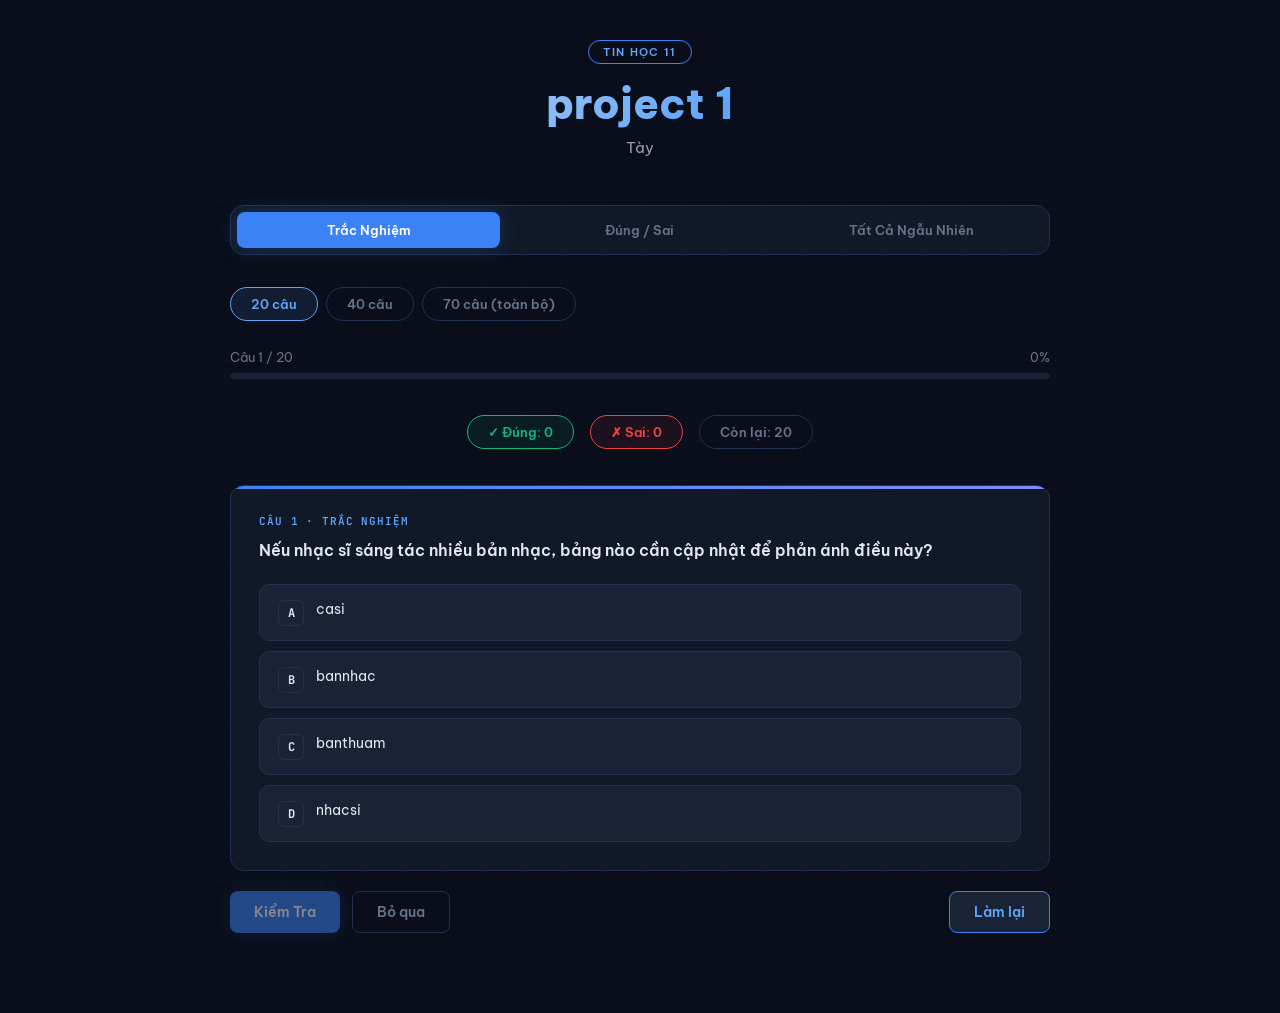
==== index.html @ 2092ebcf "Update index.html" ====
<!DOCTYPE html>
<html lang="vi">
<head>
<meta charset="UTF-8">
<meta name="viewport" content="width=device-width, initial-scale=1.0">
<title>Ôn Tập Tin Học 11</title>
<style>
  @import url('https://fonts.googleapis.com/css2?family=Be+Vietnam+Pro:wght@300;400;500;600;700;800&family=JetBrains+Mono:wght@400;600&display=swap');

  :root {
    --bg: #0a0e1a;
    --surface: #111827;
    --surface2: #1a2235;
    --border: #243050;
    --accent: #3b82f6;
    --accent2: #60a5fa;
    --accent-glow: rgba(59,130,246,0.25);
    --green: #10b981;
    --red: #ef4444;
    --yellow: #f59e0b;
    --text: #e2e8f0;
    --text-muted: #64748b;
    --text-dim: #94a3b8;
    --radius: 14px;
  }

  * { box-sizing: border-box; margin: 0; padding: 0; }

  body {
    font-family: 'Be Vietnam Pro', sans-serif;
    background: var(--bg);
    color: var(--text);
    min-height: 100vh;
    overflow-x: hidden;
  }

  /* Background grid */
  body::before {
    content: '';
    position: fixed;
    inset: 0;
    background-image:
      linear-gradient(rgba(59,130,246,0.03) 1px, transparent 1px),
      linear-gradient(90deg, rgba(59,130,246,0.03) 1px, transparent 1px);
    background-size: 40px 40px;
    pointer-events: none;
    z-index: 0;
  }

  .container {
    max-width: 860px;
    margin: 0 auto;
    padding: 40px 20px 80px;
    position: relative;
    z-index: 1;
  }

  /* Header */
  .header {
    text-align: center;
    margin-bottom: 48px;
    animation: fadeDown 0.6s ease both;
  }

  .header .badge {
    display: inline-block;
    padding: 4px 14px;
    border: 1px solid var(--accent);
    border-radius: 999px;
    font-size: 11px;
    font-weight: 600;
    letter-spacing: 0.12em;
    text-transform: uppercase;
    color: var(--accent2);
    margin-bottom: 16px;
  }

  .header h1 {
    font-size: clamp(26px, 5vw, 42px);
    font-weight: 800;
    line-height: 1.15;
    background: linear-gradient(135deg, #e2e8f0 0%, #60a5fa 60%, #818cf8 100%);
    -webkit-background-clip: text;
    -webkit-text-fill-color: transparent;
    background-clip: text;
  }

  .header p {
    margin-top: 10px;
    color: var(--text-dim);
    font-size: 15px;
  }

  /* Progress bar */
  .progress-wrap {
    margin-bottom: 36px;
    animation: fadeUp 0.5s ease 0.2s both;
  }

  .progress-info {
    display: flex;
    justify-content: space-between;
    font-size: 13px;
    color: var(--text-muted);
    margin-bottom: 8px;
  }

  .progress-bar {
    height: 6px;
    background: var(--surface2);
    border-radius: 999px;
    overflow: hidden;
  }

  .progress-fill {
    height: 100%;
    background: linear-gradient(90deg, var(--accent), #818cf8);
    border-radius: 999px;
    transition: width 0.4s ease;
    box-shadow: 0 0 12px var(--accent-glow);
  }

  /* Score badge */
  .score-display {
    display: flex;
    gap: 16px;
    justify-content: center;
    margin-bottom: 36px;
    flex-wrap: wrap;
  }

  .score-pill {
    padding: 8px 20px;
    border-radius: 999px;
    font-size: 13px;
    font-weight: 600;
    border: 1px solid;
  }

  .score-pill.correct { border-color: var(--green); color: var(--green); background: rgba(16,185,129,0.08); }
  .score-pill.wrong   { border-color: var(--red);   color: var(--red);   background: rgba(239,68,68,0.08); }
  .score-pill.left    { border-color: var(--border); color: var(--text-muted); background: transparent; }

  /* Mode selector */
  .mode-tabs {
    display: flex;
    gap: 8px;
    margin-bottom: 32px;
    background: var(--surface);
    padding: 6px;
    border-radius: var(--radius);
    border: 1px solid var(--border);
    animation: fadeUp 0.5s ease 0.1s both;
  }

  .mode-tab {
    flex: 1;
    padding: 10px;
    border: none;
    background: transparent;
    color: var(--text-muted);
    font-family: inherit;
    font-size: 13px;
    font-weight: 600;
    border-radius: 8px;
    cursor: pointer;
    transition: all 0.2s;
  }

  .mode-tab.active {
    background: var(--accent);
    color: white;
    box-shadow: 0 0 20px var(--accent-glow);
  }

  /* Question card */
  .question-card {
    background: var(--surface);
    border: 1px solid var(--border);
    border-radius: var(--radius);
    padding: 28px;
    margin-bottom: 20px;
    animation: slideIn 0.35s ease both;
    position: relative;
    overflow: hidden;
  }

  .question-card::before {
    content: '';
    position: absolute;
    top: 0; left: 0; right: 0;
    height: 3px;
    background: linear-gradient(90deg, var(--accent), #818cf8);
    border-radius: var(--radius) var(--radius) 0 0;
  }

  .question-num {
    font-family: 'JetBrains Mono', monospace;
    font-size: 11px;
    color: var(--accent2);
    font-weight: 600;
    letter-spacing: 0.08em;
    margin-bottom: 10px;
    text-transform: uppercase;
  }

  .question-text {
    font-size: 16px;
    font-weight: 600;
    line-height: 1.6;
    color: var(--text);
    margin-bottom: 20px;
  }

  .question-text code {
    font-family: 'JetBrains Mono', monospace;
    background: rgba(59,130,246,0.1);
    border: 1px solid rgba(59,130,246,0.2);
    padding: 1px 6px;
    border-radius: 4px;
    font-size: 13px;
    color: var(--accent2);
  }

  /* MC options */
  .options-list {
    display: grid;
    gap: 10px;
  }

  .option-btn {
    display: flex;
    align-items: flex-start;
    gap: 12px;
    padding: 14px 18px;
    background: var(--surface2);
    border: 1.5px solid var(--border);
    border-radius: 10px;
    cursor: pointer;
    text-align: left;
    font-family: inherit;
    font-size: 14px;
    color: var(--text);
    transition: all 0.18s;
    line-height: 1.5;
  }

  .option-btn:hover:not(:disabled) {
    border-color: var(--accent);
    background: rgba(59,130,246,0.06);
    transform: translateX(3px);
  }

  .option-btn .opt-label {
    flex-shrink: 0;
    width: 26px;
    height: 26px;
    border-radius: 6px;
    border: 1.5px solid var(--border);
    display: flex;
    align-items: center;
    justify-content: center;
    font-weight: 700;
    font-size: 12px;
    font-family: 'JetBrains Mono', monospace;
    transition: all 0.18s;
    margin-top: 1px;
  }

  .option-btn.correct {
    border-color: var(--green);
    background: rgba(16,185,129,0.08);
  }
  .option-btn.correct .opt-label {
    background: var(--green);
    border-color: var(--green);
    color: #fff;
  }

  .option-btn.wrong {
    border-color: var(--red);
    background: rgba(239,68,68,0.08);
  }
  .option-btn.wrong .opt-label {
    background: var(--red);
    border-color: var(--red);
    color: #fff;
  }

  .option-btn.show-correct {
    border-color: var(--green);
    background: rgba(16,185,129,0.05);
  }
  .option-btn.show-correct .opt-label {
    border-color: var(--green);
    color: var(--green);
  }

  /* True/False */
  .tf-group {
    display: grid;
    gap: 10px;
  }

  .tf-item {
    background: var(--surface2);
    border: 1.5px solid var(--border);
    border-radius: 10px;
    padding: 14px 18px;
  }

  .tf-item .tf-statement {
    font-size: 14px;
    color: var(--text);
    margin-bottom: 12px;
    line-height: 1.55;
  }

  .tf-item .tf-label-prefix {
    font-weight: 700;
    color: var(--accent2);
    font-family: 'JetBrains Mono', monospace;
    font-size: 13px;
  }

  .tf-buttons {
    display: flex;
    gap: 8px;
  }

  .tf-btn {
    flex: 1;
    padding: 9px;
    border: 1.5px solid var(--border);
    background: transparent;
    color: var(--text-dim);
    border-radius: 8px;
    cursor: pointer;
    font-family: inherit;
    font-size: 13px;
    font-weight: 600;
    transition: all 0.18s;
  }

  .tf-btn:hover:not(:disabled) {
    border-color: var(--accent);
    color: var(--accent2);
  }

  .tf-btn.selected-true {
    border-color: var(--accent);
    background: rgba(59,130,246,0.12);
    color: var(--accent2);
  }

  .tf-btn.selected-false {
    border-color: var(--yellow);
    background: rgba(245,158,11,0.1);
    color: var(--yellow);
  }

  .tf-btn.reveal-correct { border-color: var(--green); background: rgba(16,185,129,0.1); color: var(--green); }
  .tf-btn.reveal-wrong   { border-color: var(--red);   background: rgba(239,68,68,0.1);  color: var(--red);  }

  /* Feedback */
  .feedback-box {
    margin-top: 14px;
    padding: 12px 16px;
    border-radius: 8px;
    font-size: 13px;
    line-height: 1.5;
    display: none;
  }

  .feedback-box.show { display: block; }
  .feedback-box.correct { background: rgba(16,185,129,0.08); border: 1px solid rgba(16,185,129,0.25); color: #6ee7b7; }
  .feedback-box.wrong   { background: rgba(239,68,68,0.08);  border: 1px solid rgba(239,68,68,0.25);  color: #fca5a5; }

  /* Action buttons */
  .action-row {
    display: flex;
    gap: 12px;
    margin-top: 10px;
    flex-wrap: wrap;
  }

  .btn-check, .btn-next, .btn-skip, .btn-restart {
    padding: 11px 24px;
    border-radius: 8px;
    border: none;
    font-family: inherit;
    font-size: 14px;
    font-weight: 600;
    cursor: pointer;
    transition: all 0.18s;
  }

  .btn-check {
    background: var(--accent);
    color: white;
    box-shadow: 0 0 20px var(--accent-glow);
  }
  .btn-check:hover { transform: translateY(-1px); box-shadow: 0 4px 24px var(--accent-glow); }
  .btn-check:disabled { opacity: 0.5; cursor: not-allowed; transform: none; }

  .btn-next {
    background: var(--surface2);
    color: var(--text);
    border: 1px solid var(--border);
  }
  .btn-next:hover { border-color: var(--accent); color: var(--accent2); }

  .btn-skip {
    background: transparent;
    color: var(--text-muted);
    border: 1px solid var(--border);
  }
  .btn-skip:hover { color: var(--text); }

  .btn-restart {
    background: var(--surface2);
    color: var(--accent2);
    border: 1px solid var(--accent);
    margin-left: auto;
  }

  /* Result screen */
  .result-screen {
    display: none;
    text-align: center;
    padding: 60px 20px;
    animation: fadeUp 0.5s ease both;
  }

  .result-screen.show { display: block; }

  .result-circle {
    width: 130px;
    height: 130px;
    border-radius: 50%;
    margin: 0 auto 28px;
    display: flex;
    flex-direction: column;
    align-items: center;
    justify-content: center;
    border: 3px solid var(--accent);
    box-shadow: 0 0 40px var(--accent-glow);
    background: var(--surface);
  }

  .result-circle .pct {
    font-size: 36px;
    font-weight: 800;
    background: linear-gradient(135deg, var(--accent2), #818cf8);
    -webkit-background-clip: text;
    -webkit-text-fill-color: transparent;
    background-clip: text;
  }

  .result-circle .pts {
    font-size: 12px;
    color: var(--text-muted);
    margin-top: 2px;
  }

  .result-title {
    font-size: 26px;
    font-weight: 800;
    margin-bottom: 10px;
  }

  .result-sub {
    color: var(--text-muted);
    font-size: 15px;
    margin-bottom: 36px;
  }

  .result-stats {
    display: flex;
    justify-content: center;
    gap: 20px;
    flex-wrap: wrap;
    margin-bottom: 40px;
  }

  .stat-item {
    background: var(--surface);
    border: 1px solid var(--border);
    border-radius: 12px;
    padding: 18px 28px;
    min-width: 110px;
  }

  .stat-item .sv { font-size: 30px; font-weight: 800; }
  .stat-item .sl { font-size: 12px; color: var(--text-muted); margin-top: 4px; }
  .stat-item.c .sv { color: var(--green); }
  .stat-item.w .sv { color: var(--red); }
  .stat-item.s .sv { color: var(--yellow); }

  /* MC size tabs */
  .mc-size-tabs {
    display: flex;
    gap: 8px;
    margin-bottom: 28px;
    animation: fadeUp 0.5s ease 0.15s both;
  }

  .size-tab {
    padding: 8px 20px;
    border-radius: 999px;
    border: 1.5px solid var(--border);
    background: transparent;
    color: var(--text-muted);
    font-family: inherit;
    font-size: 13px;
    font-weight: 600;
    cursor: pointer;
    transition: all 0.2s;
  }

  .size-tab:hover { border-color: var(--accent2); color: var(--accent2); }

  .size-tab.active {
    border-color: var(--accent2);
    background: rgba(96,165,250,0.1);
    color: var(--accent2);
  }

  /* Animations */
  @keyframes fadeDown { from { opacity:0; transform:translateY(-20px); } to { opacity:1; transform:translateY(0); } }
  @keyframes fadeUp   { from { opacity:0; transform:translateY(16px);  } to { opacity:1; transform:translateY(0); } }
  @keyframes slideIn  { from { opacity:0; transform:translateX(-12px); } to { opacity:1; transform:translateX(0); } }
</style>
</head>
<body>
<div class="container">

  <div class="header">
    <div class="badge"> Tin Học 11</div>
    <h1>project 1</h1>
    <p>Tày</p>
  </div>

  <div class="mode-tabs">
    <button class="mode-tab active" onclick="setMode('mc')">Trắc Nghiệm</button>
    <button class="mode-tab" onclick="setMode('tf')">Đúng / Sai</button>
    <button class="mode-tab" onclick="setMode('all')">Tất Cả Ngẫu Nhiên</button>
  </div>

  <div class="mc-size-tabs" id="mcSizeTabs">
    <button class="size-tab active" onclick="setMCSize(20)">20 câu</button>
    <button class="size-tab" onclick="setMCSize(40)">40 câu</button>
    <button class="size-tab" onclick="setMCSize(70)">70 câu (toàn bộ)</button>
  </div>

  <div id="quizArea">
    <div class="progress-wrap">
      <div class="progress-info">
        <span id="progLabel">Câu 1 / 20</span>
        <span id="progPct">0%</span>
      </div>
      <div class="progress-bar"><div class="progress-fill" id="progFill" style="width:0%"></div></div>
    </div>

    <div class="score-display">
      <div class="score-pill correct">✓ Đúng: <span id="scoreC">0</span></div>
      <div class="score-pill wrong">✗ Sai: <span id="scoreW">0</span></div>
      <div class="score-pill left">Còn lại: <span id="scoreL">20</span></div>
    </div>

    <div id="questionWrap"></div>

    <div class="action-row">
      <button class="btn-check" id="btnCheck" onclick="checkAnswer()">Kiểm Tra</button>
      <button class="btn-next"  id="btnNext"  onclick="nextQuestion()" style="display:none">Câu Tiếp →</button>
      <button class="btn-skip"  id="btnSkip"  onclick="skipQuestion()">Bỏ qua</button>
      <button class="btn-restart" onclick="restart()">Làm lại</button>
    </div>
  </div>

  <div class="result-screen" id="resultScreen">
    <div class="result-circle">
      <div class="pct" id="resPct">0%</div>
      <div class="pts" id="resPts">0/0</div>
    </div>
    <div class="result-title" id="resTitle">Hoàn thành!</div>
    <div class="result-sub" id="resSub"></div>
    <div class="result-stats">
      <div class="stat-item c"><div class="sv" id="rsC">0</div><div class="sl">Đúng</div></div>
      <div class="stat-item w"><div class="sv" id="rsW">0</div><div class="sl">Sai</div></div>
      <div class="stat-item s"><div class="sv" id="rsS">0</div><div class="sl">Bỏ qua</div></div>
    </div>
    <button class="btn-check" onclick="restart()" style="font-size:16px;padding:14px 36px;">Làm Lại</button>
  </div>

</div>

<script>
// ===================== DATA =====================
const mcQuestions = [
  // --- Nhóm 1: MySQL & HeidiSQL ---
  { q: "MySQL là hệ quản trị cơ sở dữ liệu thuộc loại nào?", opts: ["Mã nguồn mở và miễn phí","Trả phí bản quyền","Được phát triển bởi Microsoft","Không hỗ trợ quản trị CSDL lớn"], ans: 0 },
  { q: "MySQL được đánh giá cao nhờ đặc điểm nào?", opts: ["Tốc độ xử lý nhanh và đảm bảo an toàn dữ liệu","Khả năng xử lý chậm và không an toàn","Khó cài đặt và sử dụng","Không hỗ trợ quản lý dữ liệu trên Internet"], ans: 0 },
  { q: "Phần mềm nào sau đây giúp kết nối và làm việc với hệ QTCSDL MySQL?", opts: ["HeidiSQL","Photoshop","Excel","Word"], ans: 0 },
  { q: "HeidiSQL là phần mềm dùng để làm gì?", opts: ["Thiết kế đồ họa","Kết nối và quản lý CSDL MySQL","Tạo bảng tính","Soạn thảo văn bản"], ans: 1 },
  { q: "Sau khi cài đặt MySQL, việc nhập mật khẩu cho tài khoản Root là:", opts: ["Không cần thiết","Tùy chọn","Bắt buộc để bảo mật","Chỉ cần khi đổi tên người dùng"], ans: 2 },

  // --- Nhóm 2: Cấu trúc bảng & khóa ---
  { q: "Trong bảng <code>banthuam</code>, trường nào được dùng làm khóa chính?", opts: ["tenBannhac","tenNhacsi","idBanthuam","tenCasi"], ans: 2 },
  { q: "Trong bảng <code>banthuam</code>, trường <code>idCasi</code> là khóa ngoại tham chiếu đến bảng nào?", opts: ["bannhac","nhacsi","casi","Banthuam"], ans: 2 },
  { q: "Trường nào trong bảng <code>bannhac</code> cần có kiểu dữ liệu VARCHAR(255)?", opts: ["idNhacsi","tenBannhac","idBannhac","idCasi"], ans: 1 },
  { q: "Trường <code>idBanthuam</code> trong bảng banthuam có kiểu dữ liệu nào?", opts: ["VARCHAR","DATE","INT","TEXT"], ans: 2 },
  { q: "Bảng nào sau đây có trường <code>idNhacsi</code> làm khóa chính?", opts: ["banthuam","casi","bannhac","nhacsi"], ans: 3 },
  { q: "Trong bảng <code>nhacsi</code>, trường <code>idNhacsi</code> thuộc loại khóa gì?", opts: ["Khóa chính","Khóa ngoại","Khóa cấm trùng lặp","Không phải khóa"], ans: 0 },
  { q: "Bảng <code>bannhac</code> có quan hệ tham chiếu đến bảng nhacsi qua trường nào?", opts: ["idCasi","tenBannhac","idNhacsi","idBanthuam"], ans: 2 },
  { q: "Trường <code>idBannhac</code> trong bảng banthuam là loại khóa gì?", opts: ["Khóa chính","Khóa ngoại","Khóa UNIQUE","Không phải khóa"], ans: 1 },
  { q: "Cặp trường nào trong bảng bannhac cần khai báo khóa UNIQUE để chống trùng lặp?", opts: ["tenBannhac và idNhacsi","tenBannhac và idBannhac","idBannhac và idNhacsi","Column1 và idBannhac"], ans: 0 },
  { q: "Để khai báo khóa chính trong bảng bannhac, ta chọn mục nào?", opts: ["Create new table","Create new column","Create new index","Create new field"], ans: 2 },
  { q: "Để khai báo khóa ngoài, ta chọn mục nào sau đây?", opts: ["Primary Key","Foreign Key","Unique Key","Index Key"], ans: 1 },
  { q: "Nếu không khai báo khóa chính cho bảng bannhac, điều gì xảy ra?", opts: ["Bảng sẽ không thể lưu được","Bảng sẽ không có dữ liệu","Các trường trong bảng sẽ bị xóa","Bảng vẫn lưu nhưng không có khóa chính"], ans: 3 },
  { q: "Khóa ngoài trong bảng bannhac giúp đảm bảo điều gì?", opts: ["Dữ liệu trong bảng nhacsi tồn tại","Dữ liệu trong bảng bannhac là duy nhất","Dữ liệu trong bảng bannhac không bị trùng lặp","Liên kết giữa bảng bannhac và nhacsi là hợp lệ"], ans: 3 },
  { q: "Tại sao cần khai báo khóa UNIQUE cho cặp trường tenBannhac và idNhacsi?", opts: ["Tăng tốc độ truy vấn","Để tránh trùng lặp giá trị","Giảm dung lượng bảng","Tăng tính bảo mật"], ans: 1 },

  // --- Nhóm 3: Thiết kế & tạo bảng ---
  { q: "Tại sao cần lập bảng <code>nhacsi</code> để thay thế tên nhạc sĩ trong bảng <code>bannhac</code>?", opts: ["Để giảm sự trùng lặp dữ liệu","Để tăng sự trùng lặp dữ liệu","Để tăng dung lượng lưu trữ","Để giảm dung lượng lưu trữ"], ans: 0 },
  { q: "Tại sao cần chọn <code>AUTO_INCREMENT</code> cho trường <code>idNhacsi</code>?", opts: ["Để giá trị trường tự động tăng","Để tránh giá trị NULL","Để đặt giá trị mặc định","Để bảo vệ dữ liệu"], ans: 0 },
  { q: "Khi chọn kiểu dữ liệu VARCHAR cho <code>tenNhacsi</code>, điều này có nghĩa gì?", opts: ["Trường sẽ chứa các số nguyên","Trường sẽ chứa các ký tự văn bản","Trường sẽ chứa các giá trị boolean","Trường sẽ chứa các ngày tháng"], ans: 1 },
  { q: "Độ dài tối đa của trường <code>tenNhacsi</code> là bao nhiêu?", opts: ["255 ký tự","200 ký tự","100 ký tự","50 ký tự"], ans: 0 },
  { q: "Khi tạo bảng 'nhacsi', vì sao cần loại bỏ đánh dấu ALLOW NULL cho trường idNhacsi?", opts: ["Để giá trị không thể trống","Để giá trị không thể trùng lặp","Để giảm dung lượng lưu trữ","Để khóa giá trị mặc định"], ans: 0 },
  { q: "Khi tạo trường 'idNhacsi', tùy chọn nào cần bỏ đánh dấu?", opts: ["AUTO_INCREMENT","PRIMARY KEY","ALLOW NULL","DEFAULT VALUE"], ans: 2 },
  { q: "Để tạo lập CSDL mới với tên 'mymusic', ta cần chọn mục nào?", opts: ["Tạo mới > Bảng","Tạo mới > Cơ sở dữ liệu","Tạo mới > Trường","Tạo mới > Mục lục"], ans: 1 },
  { q: "Nếu cần thêm một trường mới vào bảng 'nhacsi' sau khi đã tạo, bạn thực hiện thao tác nào?", opts: ["Xóa bảng và tạo lại","Dùng Ctrl+Insert hoặc nháy chuột phải chọn Add column","Sửa trực tiếp trong mã SQL","Dùng tùy chọn ALTER TABLE"], ans: 1 },
  { q: "Khi chọn nhầm trường làm khóa chính, bạn phải làm gì?", opts: ["Xóa bảng và tạo lại","Chọn lại đúng trường cần làm khóa chính","Xóa trường nhầm và tạo lại","Khởi động lại phần mềm"], ans: 1 },

  // --- Nhóm 4: Thao tác dữ liệu ---
  { q: "Khi thêm mới dữ liệu vào bảng nhacsi, trường nào tự động tăng không cần nhập?", opts: ["idNhacsi","tenNhacsi","QueQuan","Cả hai trường A và B"], ans: 0 },
  { q: "Khi xóa dòng dữ liệu trong bảng nhacsi, bước cuối cùng là gì?", opts: ["Nhập dữ liệu mới","Chỉnh sửa dữ liệu","Khẳng định muốn xóa dữ liệu","Sắp xếp dữ liệu"], ans: 2 },
  { q: "Khi muốn lấy ra danh sách dữ liệu thỏa mãn yêu cầu, bạn thực hiện thao tác nào?", opts: ["Thêm mới dữ liệu","Chỉnh sửa dữ liệu","Sử dụng bộ lọc","Xóa dữ liệu"], ans: 2 },
  { q: "Khi nào cần sử dụng câu truy vấn SQL thay vì dùng giao diện đồ họa?", opts: ["Khi cần thêm dữ liệu mới","Khi cần xử lý dữ liệu đơn giản","Khi cần xử lý dữ liệu lớn hoặc phức tạp","Khi cần chỉnh sửa dữ liệu"], ans: 2 },
  { q: "Khi sử dụng bộ lọc trong bảng nhacsi, mục tiêu chính là gì?", opts: ["Tìm kiếm và hiển thị dữ liệu phù hợp","Xóa các dòng dữ liệu không cần thiết","Thêm mới dữ liệu vào bảng","Chỉnh sửa lỗi dữ liệu"], ans: 0 },
  { q: "Để sửa dữ liệu trong bảng bannhac, bạn cần thao tác như thế nào?", opts: ["Nháy đúp chuột vào ô dữ liệu muốn sửa","Chọn dòng dữ liệu và nhấn nút 'Sửa'","A và B ( Nếu trong bài thi có 2 lựa chọn này ưu tiên chọn B","Xóa dòng dữ liệu và nhập lại từ đầu"], ans: 2 },
  { q: "Khi cần cập nhật tên bản nhạc nhưng không thay đổi nhạc sĩ, bạn cần làm gì?", opts: ["Sửa trực tiếp tên bản nhạc trong bảng bannhac","Xóa bản nhạc và nhập lại","Thay đổi cả nhạc sĩ và tên bản nhạc","Chỉ cần cập nhật trong bảng nhacsi"], ans: 0 },
  { q: "Khi cần xóa một nhạc sĩ khỏi bảng nhacsi, cần kiểm tra điều gì trước?", opts: ["Kiểm tra xem có bản nhạc nào trong bảng bannhac đang tham chiếu đến nhạc sĩ đó không","Kiểm tra xem có ca sĩ nào trong bảng casi liên quan không","Xóa trực tiếp mà không cần kiểm tra","Chỉ cần xóa từ bảng nhacsi"], ans: 0 },
  { q: "Nếu ca sĩ trong bảng banthuam thay đổi tên, điều gì xảy ra?", opts: ["Tất cả bản ghi liên quan trong bảng casi cũng phải cập nhật","Chỉ cần cập nhật một bản ghi duy nhất","Không cần cập nhật gì cả","Phải cập nhật tất cả bản ghi trong bảng banthuam"], ans: 1 },
  { q: "Vì sao trường idNhacsi trong bảng bannhac phải tham chiếu đến bảng nhacsi?", opts: ["Để đảm bảo tính nhất quán dữ liệu","Để dễ dàng quản lý dữ liệu","Để tránh trùng lặp dữ liệu","Cả 3 đáp án trên đều đúng"], ans: 3 },

  // --- Nhóm 5: SQL Queries ---
  { q: "Câu SQL nào để lấy danh sách nhạc sĩ sắp xếp theo tên A–Z?", opts: ["SELECT * FROM nhacsi ORDER BY tenNhacsi ASC;","SELECT * FROM nhacsi ORDER BY idNhacsi DESC;","SELECT tenNhacsi FROM nhacsi WHERE tenNhacsi LIKE 'A%';","SELECT * FROM nhacsi;"], ans: 0 },
  { q: "Câu SQL nào dùng để lấy các nhạc sĩ có idNhacsi nhỏ hơn 10?", opts: ["SELECT * FROM nhacsi WHERE idNhacsi > 10;","SELECT * FROM nhacsi WHERE idNhacsi < 10;","SELECT * FROM nhacsi WHERE tenNhacsi < 10;","SELECT * FROM nhacsi;"], ans: 1 },
  { q: "Câu SQL nào dùng để xóa tất cả nhạc sĩ có tên bắt đầu bằng chữ 'B'?", opts: ["DELETE FROM nhacsi WHERE tenNhacsi = 'B';","DELETE FROM nhacsi WHERE tenNhacsi LIKE 'B%';","DELETE FROM nhacsi WHERE tenNhacsi IN ('B');","DELETE FROM nhacsi WHERE tenNhacsi IS NULL;"], ans: 1 },
  { q: "Câu SQL nào để thay đổi idNhacsi từ 5 thành 15?", opts: ["UPDATE nhacsi SET idNhacsi = 15 WHERE idNhacsi = 5;","INSERT INTO nhacsi (idNhacsi) VALUES (15);","DELETE FROM nhacsi WHERE idNhacsi = 5;","SELECT * FROM nhacsi WHERE idNhacsi = 15;"], ans: 0 },
  { q: "Câu SQL để xóa tất cả bản ghi có tên nhạc sĩ trống (NULL)?", opts: ["DELETE FROM nhacsi WHERE tenNhacsi IS NULL;","DELETE FROM nhacsi WHERE tenNhacsi = '';","DELETE FROM nhacsi WHERE tenNhacsi IS NOT NULL;","DELETE FROM nhacsi WHERE tenNhacsi LIKE '%';"], ans: 0 },
  { q: "Câu SQL để lấy toàn bộ dữ liệu từ bảng Nhacsi?", opts: ["GET * FROM Nhacsi;","FETCH ALL FROM Nhacsi;","SELECT * FROM Nhacsi;","SHOW ALL FROM Nhacsi;"], ans: 2 },
  { q: "Từ khóa nào trong SQL thể hiện việc kết nối hai bảng?", opts: ["SELECT","INNER JOIN","WHERE","ON"], ans: 1 },
  { q: "Câu SQL nào đúng để liên kết bảng banthuam với bannhac?", opts: ["SELECT * FROM banthuam WHERE banthuam.idBannhac = bannhac.idBannhac;","SELECT * FROM banthuam JOIN bannhac ON banthuam.idBannhac = bannhac.idBannhac;","SELECT * FROM banthuam INNER JOIN bannhac ON banthuam.idBannhac = bannhac.idBannhac;","SELECT * FROM banthuam WHERE bannhac.idBannhac = banthuam.idBannhac;"], ans: 2 },
  { q: "Để lấy danh sách các bản thu âm do ca sĩ Lê Dung thể hiện, dùng điều kiện nào?", opts: ["WHERE nhacsi.tenNhacsi = 'Lê Dung';","WHERE bannhac.tenBannhac = 'Lê Dung';","WHERE casi.tenCasi = 'Lê Dung';","WHERE banthuam.tenBanthuam = 'Lê Dung';"], ans: 2 },
  { q: "Để lấy danh sách các bản thu âm của nhạc sĩ Văn Cao, dùng điều kiện nào trong mệnh đề WHERE?", opts: ["WHERE casi.tenCasi = 'Văn Cao';","WHERE bannhac.tenBannhac = 'Văn Cao';","WHERE nhacsi.tenNhacsi = 'Văn Cao';","WHERE banthuam.tenBannhac = 'Văn Cao';"], ans: 2 },
  { q: "Câu SQL nào cấp quyền UPDATE cho tất cả bảng trong CSDL Mymusic cho MOD?", opts: ["GRANT UPDATE ON Mymusic TO 'MOD';","GRANT UPDATE ON Mymusic.* TO 'MOD';","GRANT ALL ON Mymusic.* TO 'MOD';","UPDATE GRANT ON Mymusic.* TO 'MOD';"], ans: 1 },
  { q: "Câu SQL thu hồi quyền DELETE bảng Nhacsi trong Mymusic của MOD?", opts: ["REVOKE DELETE ON Mymusic TO 'MOD';","DROP DELETE ON Mymusic.Nhacsi FROM 'MOD';","REVOKE DELETE ON Mymusic.Nhacsi FROM 'MOD';","REMOVE DELETE ON Mymusic.Nhacsi FROM 'MOD';"], ans: 2 },
  { q: "Câu SQL nào để lấy danh sách idBanthuam, tenBannhac, tenCasi của các bản nhạc của nhạc sĩ Văn Cao (có đủ JOIN)?", opts: [
    "SELECT banthuam.idBanthuam, bannhac.tenBannhac FROM banthuam INNER JOIN casi ON banthuam.idCasi = casi.idCasi WHERE nhacsi.tenNhacsi = 'Văn Cao';",
    "SELECT banthuam.idBanthuam, bannhac.tenBannhac, nhacsi.tenNhacsi, casi.tenCasi FROM banthuam INNER JOIN bannhac ON banthuam.idBannhac = bannhac.idBannhac INNER JOIN nhacsi ON bannhac.idNhacsi = nhacsi.idNhacsi WHERE nhacsi.tenNhacsi = 'Văn Cao';",
    "SELECT banthuam.idBanthuam, casi.tenCasi FROM banthuam INNER JOIN casi ON banthuam.idCasi = casi.idCasi;",
    "SELECT banthuam.idBanthuam, nhacsi.tenNhacsi FROM banthuam WHERE nhacsi.tenNhacsi = 'Văn Cao';"
  ], ans: 1 },
  { q: "Câu SQL nào lấy idBanthuam, tenBannhac, tenNhacsi của các bản nhạc do ca sĩ Lê Dung thể hiện?", opts: [
    "SELECT banthuam.idBanthuam, bannhac.tenBannhac, nhacsi.tenNhacsi FROM banthuam INNER JOIN casi ON banthuam.idCasi = casi.idCasi WHERE casi.tenCasi = 'Lê Dung';",
    "SELECT banthuam.idBanthuam, bannhac.tenBannhac, nhacsi.tenNhacsi, casi.tenCasi FROM banthuam INNER JOIN bannhac ON banthuam.idBannhac = bannhac.idBannhac WHERE casi.tenCasi = 'Lê Dung';",
    "SELECT banthuam.idBanthuam, bannhac.tenBannhac, nhacsi.tenNhacsi, casi.tenCasi FROM banthuam INNER JOIN casi ON banthuam.idCasi = casi.idCasi WHERE casi.tenCasi = 'Lê Dung';",
    "SELECT banthuam.idBanthuam, bannhac.tenBannhac, nhacsi.tenNhacsi, casi.tenCasi FROM banthuam INNER JOIN bannhac ON banthuam.idBannhac = bannhac.idBannhac INNER JOIN casi ON banthuam.idCasi = casi.idCasi WHERE casi.tenCasi = 'Lê Dung';"
  ], ans: 3 },
  { q: "Câu SQL lấy idNhacsi, tenNhacsi từ bảng Nhacsi có tên bắt đầu bằng 'P', sắp xếp theo tên?", opts: [
    "SELECT idNhacsi, tenNhacsi FROM Nhacsi WHERE tenNhacsi = 'P' ORDER BY tenNhacsi;",
    "SELECT idNhacsi, tenNhacsi FROM Nhacsi WHERE tenNhacsi LIKE 'P%' ORDER BY tenNhacsi ASC;",
    "SELECT * FROM Nhacsi WHERE tenNhacsi LIKE '%P' ORDER BY tenNhacsi DESC;",
    "SELECT idNhacsi FROM Nhacsi WHERE tenNhacsi LIKE 'P%';"
  ], ans: 1 },

  // --- Nhóm 6: Lý thuyết CSDL ---
  { q: "Cập nhật dữ liệu là gì?", opts: ["Là xóa hết dữ liệu trong bảng","Là ghi lại, thêm, hoặc xóa bỏ thông tin trong bảng số liệu","Là trích xuất file từ Word sang PDF","Là biến đổi dữ liệu này sang dữ liệu khác"], ans: 1 },
  { q: "Ngôn ngữ thao tác dữ liệu bao gồm các lệnh cho phép?", opts: ["Nhập, sửa, xóa dữ liệu","Khai báo kiểu, cấu trúc, ràng buộc","Khai thác dữ liệu như tìm kiếm, sắp xếp, kết xuất","Nhập, sửa, xóa dữ liệu và các thao tác khai thác dữ liệu"], ans: 3 },
  { q: "Khái niệm 'khóa ngoại' trong cơ sở dữ liệu là gì?", opts: ["Cột tham chiếu đến giá trị của cột trong bảng khác","Cột để xác định các giá trị duy nhất của mỗi hàng","Cột để liên kết các bảng khác nhau","Cột chứa giá trị số"], ans: 0 },
  { q: "Tính không dư thừa trong cơ sở dữ liệu là gì?", opts: ["Đảm bảo không có thông tin lặp lại hoặc không cần thiết","Đảm bảo không có dữ liệu bị xóa","Đảm bảo không có thông tin bị sao chép không cần thiết","Đảm bảo không có dữ liệu bị cắt"], ans: 0 },
  { q: "Tính độc lập dữ liệu của CSDL là?", opts: ["Khả năng thay đổi toàn phần mà luôn làm ảnh hưởng đến ứng dụng khác","Khả năng thay đổi một phần mà luôn làm ảnh hưởng đến ứng dụng khác","Khả năng thay đổi toàn phần mà không làm ảnh hưởng đến ứng dụng khác","Khả năng thay đổi một phần mà không làm ảnh hưởng đến ứng dụng hoặc người dùng khác"], ans: 3 },
  { q: "CSDL quan hệ là?", opts: ["CSDL lưu dưới dạng bảng không quan hệ với nhau","CSDL lưu dưới dạng các bảng có quan hệ với nhau","Giống hệt với CSDL phân tán","CSDL phân tích dưới dạng bảng có quan hệ"], ans: 1 },
  { q: "Bản ghi là?", opts: ["Tập hợp thông tin về nhiều đối tượng trong filex","Tập hợp thông tin về nhiều đối tượng trong bảng","Tập hợp thông tin về một đối tượng không cụ thể trong bảng","Tập hợp thông tin về một đối tượng cụ thể được quản lý trong bảng"], ans: 3 },
  { q: "Thuộc tính dạng số trong CSDL được sử dụng để làm gì?", opts: ["Lưu trữ thông tin về giá trị số","Lưu trữ thông tin về ký tự và chữ số","Lưu trữ thông tin về đơn vị đo lường","Lưu trữ thông tin về kiểu của dữ liệu"], ans: 0 },
  { q: "Để quản lý nhà hàng với lượng sản phẩm lớn, cần có?", opts: ["Nhiều nhân viên","Thu thập dữ liệu tự động","Giải nén dữ liệu bị động","Quản lý chi tiêu"], ans: 1 },
  { q: "Hệ QTCSDL có bao nhiêu nhóm chức năng chính?", opts: ["2","3","4","5"], ans: 1 },
  { q: "Nhóm chức năng định nghĩa dữ liệu của hệ QTCSDL dùng để?", opts: ["Nhập, sửa, xóa dữ liệu","Khai báo kiểu dữ liệu, cấu trúc, ràng buộc","Phân quyền và kiểm soát truy cập","Tìm kiếm và sắp xếp dữ liệu"], ans: 1 },
  { q: "Nhóm chức năng bảo mật và an toàn của hệ QTCSDL dùng để?", opts: ["Khai báo kiểu dữ liệu","Nhập, sửa, xóa dữ liệu","Phân quyền và kiểm soát truy cập","Kết xuất báo cáo"], ans: 2 },
  { q: "Vì sao phải sao lưu dữ liệu định kỳ? Chọn lý do KHÔNG đúng:", opts: ["Phòng ngừa ổ cứng hỏng","Khôi phục khi dữ liệu bị xóa nhầm","Để tăng tốc độ truy vấn SQL","Ngăn chặn mất dữ liệu do tấn công mạng"], ans: 2 },
  { q: "Bảng nào trong hệ thống có thể có nhiều bản ghi tham chiếu đến cùng một idCasi?", opts: ["casi","bannhac","banthuam","nhacsi"], ans: 2 },
  { q: "Nếu nhạc sĩ sáng tác nhiều bản nhạc, bảng nào cần cập nhật để phản ánh điều này?", opts: ["casi","bannhac","banthuam","nhacsi"], ans: 1 },
  { q: "Để đảm bảo không có bản thu âm nào trùng lặp, cần kiểm tra khóa nào trong bảng banthuam?", opts: ["idBannhac","idBanthuam","idCasi","Cả ba trường trên"], ans: 3 },
];

const tfQuestions = [
  {
    context: "Nhà quản trị CSDL cần có kỹ năng và phẩm chất đặc biệt để quản lý và đảm bảo an toàn cho CSDL.",
    items: [
      { s: "a) Nhà quản trị CSDL cần thành thạo hệ QTCSDL nhưng không cần biết cách thiết kế CSDL.", ans: false },
      { s: "b) Kỹ năng phân tích là một trong những yếu tố quan trọng đối với nhà quản trị CSDL.", ans: true },
      { s: "c) Học tập suốt đời giúp nhà quản trị CSDL cập nhật kiến thức mới và nâng cao kỹ năng.", ans: true },
      { s: "d) Việc rèn luyện kỹ năng trong các khóa học và thực tế là cần thiết để trở thành nhà quản trị CSDL giỏi.", ans: true },
    ]
  },
  {
    context: "Vai trò của nhà quản trị CSDL là đảm bảo hệ thống hoạt động hiệu quả và an toàn.",
    items: [
      { s: "a) Nhà quản trị CSDL chỉ cần đảm bảo hệ thống hoạt động, không cần quan tâm đến bảo mật dữ liệu.", ans: false },
      { s: "b) Đảm bảo an toàn và bảo mật cho dữ liệu là nhiệm vụ quan trọng của nhà quản trị CSDL.", ans: true },
      { s: "c) Nhà quản trị CSDL cần được đào tạo bài bản và liên tục rèn luyện kỹ năng.", ans: true },
      { s: "d) Vai trò của nhà quản trị CSDL chỉ giới hạn trong việc cài đặt và nâng cấp hệ QTCSDL.", ans: false },
    ]
  },
  {
    context: "Hệ quản trị cơ sở dữ liệu MySQL và phần mềm HeidiSQL.",
    items: [
      { s: "a) MySQL là một hệ QTCSDL mã nguồn mở, miễn phí và được sử dụng phổ biến.", ans: true },
      { s: "b) HeidiSQL chỉ hỗ trợ kết nối và làm việc với hệ QTCSDL MySQL.", ans: false },
      { s: "c) Sau khi cài đặt MySQL, việc nhập mật khẩu cho tài khoản Root là không cần thiết.", ans: false },
      { s: "d) HeidiSQL có hỗ trợ giao diện ngôn ngữ tiếng Việt, giúp người dùng Việt Nam dễ sử dụng.", ans: true },
    ]
  },
  {
    context: "Các khẳng định về bảng banthuam và casi.",
    items: [
      { s: "a) Trường idBanthuam trong bảng banthuam có thể trùng lặp.", ans: false },
      { s: "b) Trường tenCasi trong bảng casi có thể chứa nhiều bản ghi trùng lặp giá trị.", ans: true },
      { s: "c) Trường idCasi trong bảng banthuam là khóa chính.", ans: false },
      { s: "d) Trong bảng banthuam, chỉ có duy nhất một bản thu âm được gắn với một idBanthuam.", ans: true },
    ]
  },
];

// ===================== STATE =====================
let mode = 'mc';
let mcSize = 20;
let queue = [];
let current = 0;
let answered = false;
let score = { c: 0, w: 0, s: 0 };
let tfAnswers = {};

function setMCSize(n) {
  mcSize = n;
  document.querySelectorAll('.size-tab').forEach((t,i) => {
    t.classList.toggle('active', [20,40,70][i] === n);
  });
  if (mode === 'mc') restart();
}

function setMode(m) {
  mode = m;
  document.querySelectorAll('.mode-tab').forEach((t,i) => {
    t.classList.toggle('active', ['mc','tf','all'][i] === m);
  });
  // Show/hide size selector
  document.getElementById('mcSizeTabs').style.display = (m === 'mc') ? 'flex' : 'none';
  restart();
}

function buildQueue() {
  if (mode === 'mc') {
    const count = Math.min(mcSize, mcQuestions.length);
    queue = shuffle([...mcQuestions]).slice(0, count).map(q => ({ type:'mc', data:q }));
  } else if (mode === 'tf') {
    queue = shuffle([...tfQuestions]).map(q => ({ type:'tf', data:q }));
  } else {
    const mc = shuffle([...mcQuestions]).slice(0,15).map(q=>({type:'mc',data:q}));
    const tf = shuffle([...tfQuestions]).slice(0,3).map(q=>({type:'tf',data:q}));
    queue = shuffle([...mc,...tf]);
  }
}

function shuffle(arr) {
  for (let i = arr.length-1; i>0; i--) {
    const j = Math.floor(Math.random()*(i+1));
    [arr[i],arr[j]] = [arr[j],arr[i]];
  }
  return arr;
}

function restart() {
  current = 0; answered = false;
  score = {c:0,w:0,s:0}; tfAnswers = {};
  buildQueue();
  document.getElementById('resultScreen').classList.remove('show');
  document.getElementById('quizArea').style.display = '';
  updateScore(); render();
}

function updateScore() {
  document.getElementById('scoreC').textContent = score.c;
  document.getElementById('scoreW').textContent = score.w;
  const left = queue.length - current;
  document.getElementById('scoreL').textContent = Math.max(0, left);
  const pct = queue.length ? Math.round((current/queue.length)*100) : 0;
  document.getElementById('progFill').style.width = pct+'%';
  document.getElementById('progPct').textContent = pct+'%';
  document.getElementById('progLabel').textContent = `Câu ${Math.min(current+1,queue.length)} / ${queue.length}`;
}

function render() {
  if (current >= queue.length) { showResult(); return; }
  answered = false;
  const item = queue[current];
  const wrap = document.getElementById('questionWrap');
  wrap.innerHTML = '';

  if (item.type === 'mc') renderMC(item.data, wrap);
  else renderTF(item.data, wrap);

  document.getElementById('btnCheck').style.display = 'inline-block';
  document.getElementById('btnCheck').disabled = true;
  document.getElementById('btnNext').style.display = 'none';
  document.getElementById('btnSkip').style.display = 'inline-block';
  updateScore();
}

function renderMC(q, wrap) {
  const card = document.createElement('div');
  card.className = 'question-card';
  const labels = ['A','B','C','D'];
  card.innerHTML = `
    <div class="question-num">Câu ${current+1} · Trắc nghiệm</div>
    <div class="question-text">${q.q}</div>
    <div class="options-list" id="optList">
      ${q.opts.map((o,i)=>`
        <button class="option-btn" id="opt${i}" onclick="selectOpt(${i})">
          <span class="opt-label">${labels[i]}</span>
          <span>${o}</span>
        </button>`).join('')}
    </div>
    <div class="feedback-box" id="fb"></div>
  `;
  wrap.appendChild(card);
}

let selectedOpt = -1;
function selectOpt(i) {
  if (answered) return;
  selectedOpt = i;
  document.querySelectorAll('.option-btn').forEach((b,j)=>{
    b.style.borderColor = j===i ? 'var(--accent)' : '';
    b.style.background = j===i ? 'rgba(59,130,246,0.08)' : '';
    b.querySelector('.opt-label').style.background = j===i ? 'var(--accent)' : '';
    b.querySelector('.opt-label').style.color = j===i ? '#fff' : '';
  });
  document.getElementById('btnCheck').disabled = false;
}

function checkAnswer() {
  if (answered) return;
  answered = true;
  const item = queue[current];
  if (item.type === 'mc') checkMC(item.data);
  else checkTF(item.data);
  document.getElementById('btnCheck').style.display = 'none';
  document.getElementById('btnNext').style.display = 'inline-block';
  document.getElementById('btnSkip').style.display = 'none';
}

function checkMC(q) {
  const btns = document.querySelectorAll('.option-btn');
  btns.forEach(b=>b.disabled=true);
  const correct = q.ans;
  const fb = document.getElementById('fb');
  if (selectedOpt === correct) {
    btns[correct].classList.add('correct');
    fb.className = 'feedback-box correct show';
    fb.textContent = '✓ Chính xác! Câu trả lời đúng.';
    score.c++;
  } else {
    if (selectedOpt >= 0) btns[selectedOpt].classList.add('wrong');
    btns[correct].classList.add('show-correct');
    fb.className = 'feedback-box wrong show';
    fb.innerHTML = `✗ Sai. Đáp án đúng là: <strong>${['A','B','C','D'][correct]}</strong>`;
    score.w++;
  }
  updateScore();
}

function renderTF(q, wrap) {
  tfAnswers = {};
  const card = document.createElement('div');
  card.className = 'question-card';
  let html = `
    <div class="question-num">Câu ${current+1} · Đúng / Sai</div>
    <div class="question-text">${q.context}</div>
    <div class="tf-group">`;
  q.items.forEach((item,i)=>{
    html += `
      <div class="tf-item" id="tfi${i}">
        <div class="tf-statement">${item.s}</div>
        <div class="tf-buttons">
          <button class="tf-btn" id="tfT${i}" onclick="selectTF(${i},true)">✓ Đúng</button>
          <button class="tf-btn" id="tfF${i}" onclick="selectTF(${i},false)">✗ Sai</button>
        </div>
      </div>`;
  });
  html += `</div><div class="feedback-box" id="fb"></div>`;
  card.innerHTML = html;
  wrap.appendChild(card);
}

function selectTF(i, val) {
  if (answered) return;
  tfAnswers[i] = val;
  const tBtn = document.getElementById('tfT'+i);
  const fBtn = document.getElementById('tfF'+i);
  tBtn.className = val ? 'tf-btn selected-true' : 'tf-btn';
  fBtn.className = !val ? 'tf-btn selected-false' : 'tf-btn';
  const allAnswered = queue[current].data.items.every((_,j)=>tfAnswers[j]!==undefined);
  document.getElementById('btnCheck').disabled = !allAnswered;
}

function checkTF(q) {
  let correct = 0;
  q.items.forEach((item,i)=>{
    const tBtn = document.getElementById('tfT'+i);
    const fBtn = document.getElementById('tfF'+i);
    tBtn.disabled = true; fBtn.disabled = true;
    const userAns = tfAnswers[i];
    if (userAns === item.ans) {
      correct++;
      (item.ans ? tBtn : fBtn).classList.add('reveal-correct');
    } else {
      (userAns ? tBtn : fBtn).classList.add('reveal-wrong');
      (item.ans ? tBtn : fBtn).classList.add('reveal-correct');
    }
  });
  const fb = document.getElementById('fb');
  if (correct === q.items.length) {
    fb.className='feedback-box correct show';
    fb.textContent=`M tày hơn t r ${correct}/${q.items.length} ý.`;
    score.c++;
  } else if (correct > q.items.length/2) {
    fb.className='feedback-box correct show';
    fb.textContent=`✓ Đúng ${correct}/${q.items.length} ý. Xem lại các ý sai `;
    score.c++;
  } else {
    fb.className='feedback-box wrong show';
    fb.textContent=`✗ Chỉ đúng ${correct}/${q.items.length} ý. Ôn lại phần này `;
    score.w++;
  }
  updateScore();
}

function nextQuestion() {
  current++;
  selectedOpt = -1;
  render();
}

function skipQuestion() {
  score.s++;
  current++;
  selectedOpt = -1;
  render();
}

function showResult() {
  document.getElementById('quizArea').style.display = 'none';
  const rs = document.getElementById('resultScreen');
  rs.classList.add('show');
  const total = score.c + score.w + score.s;
  const pct = total ? Math.round((score.c/total)*100) : 0;
  document.getElementById('resPct').textContent = pct+'%';
  document.getElementById('resPts').textContent = `${score.c}/${total}`;
  document.getElementById('rsC').textContent = score.c;
  document.getElementById('rsW').textContent = score.w;
  document.getElementById('rsS').textContent = score.s;
  const titles = pct>=90?'Tày vua':pct>=70?'Tày':pct>=50?'sắp tày':'chưa tày đâu';
  document.getElementById('resTitle').textContent = titles;
  document.getElementById('resSub').textContent = pct>=90?'Tày vcl':pct>=70?'Tày rồi ':pct>=50?'sắp tày ':'Ngu như c';
}

// Init
restart();
</script>
</body>
</html>
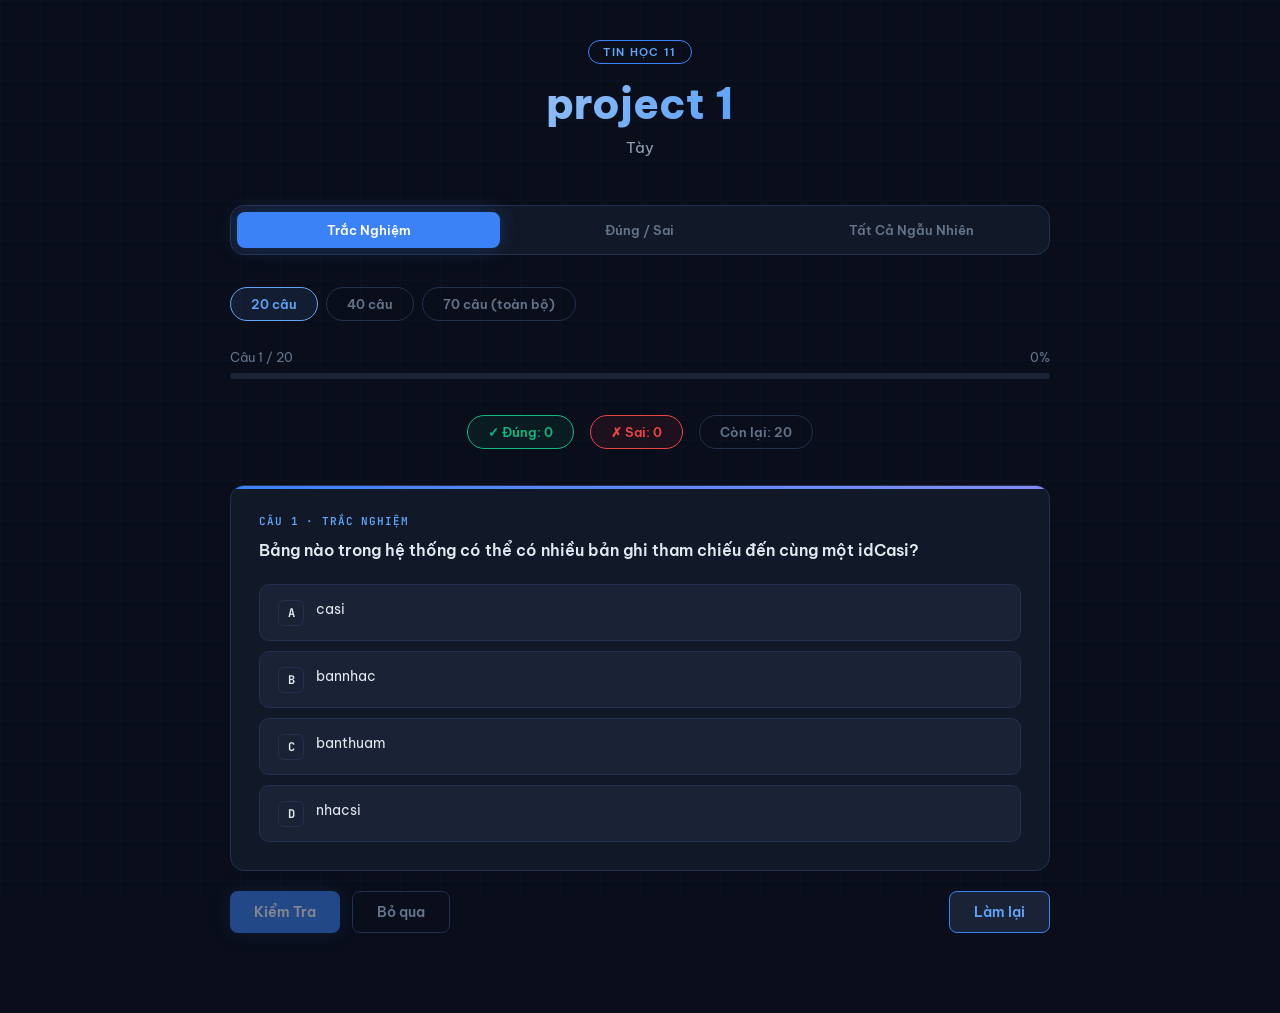
==== commit ff190062: "Update index.html" ====
--- a/index.html
+++ b/index.html
@@ -641,7 +641,7 @@
   { q: "Để sửa dữ liệu trong bảng bannhac, bạn cần thao tác như thế nào?", opts: ["Nháy đúp chuột vào ô dữ liệu muốn sửa","Chọn dòng dữ liệu và nhấn nút 'Sửa'","A và B ( Nếu trong bài thi có 2 lựa chọn này ưu tiên chọn B","Xóa dòng dữ liệu và nhập lại từ đầu"], ans: 2 },
   { q: "Khi cần cập nhật tên bản nhạc nhưng không thay đổi nhạc sĩ, bạn cần làm gì?", opts: ["Sửa trực tiếp tên bản nhạc trong bảng bannhac","Xóa bản nhạc và nhập lại","Thay đổi cả nhạc sĩ và tên bản nhạc","Chỉ cần cập nhật trong bảng nhacsi"], ans: 0 },
   { q: "Khi cần xóa một nhạc sĩ khỏi bảng nhacsi, cần kiểm tra điều gì trước?", opts: ["Kiểm tra xem có bản nhạc nào trong bảng bannhac đang tham chiếu đến nhạc sĩ đó không","Kiểm tra xem có ca sĩ nào trong bảng casi liên quan không","Xóa trực tiếp mà không cần kiểm tra","Chỉ cần xóa từ bảng nhacsi"], ans: 0 },
-  { q: "Nếu ca sĩ trong bảng banthuam thay đổi tên, điều gì xảy ra?", opts: ["Tất cả bản ghi liên quan trong bảng casi cũng phải cập nhật","Chỉ cần cập nhật một bản ghi duy nhất","Không cần cập nhật gì cả","Phải cập nhật tất cả bản ghi trong bảng banthuam"], ans: 1 },
+  { q: "Nếu ca sĩ trong bảng banthuam thay đổi tên, điều gì xảy ra?", opts: ["Tất cả bản ghi liên quan trong bảng casi cũng phải cập nhật","Chỉ cần cập nhật một bản ghi duy nhất","Không cần cập nhật gì cả","Phải cập nhật tất cả bản ghi trong bảng banthuam"], ans: 0 },
   { q: "Vì sao trường idNhacsi trong bảng bannhac phải tham chiếu đến bảng nhacsi?", opts: ["Để đảm bảo tính nhất quán dữ liệu","Để dễ dàng quản lý dữ liệu","Để tránh trùng lặp dữ liệu","Cả 3 đáp án trên đều đúng"], ans: 3 },
 
   // --- Nhóm 5: SQL Queries ---
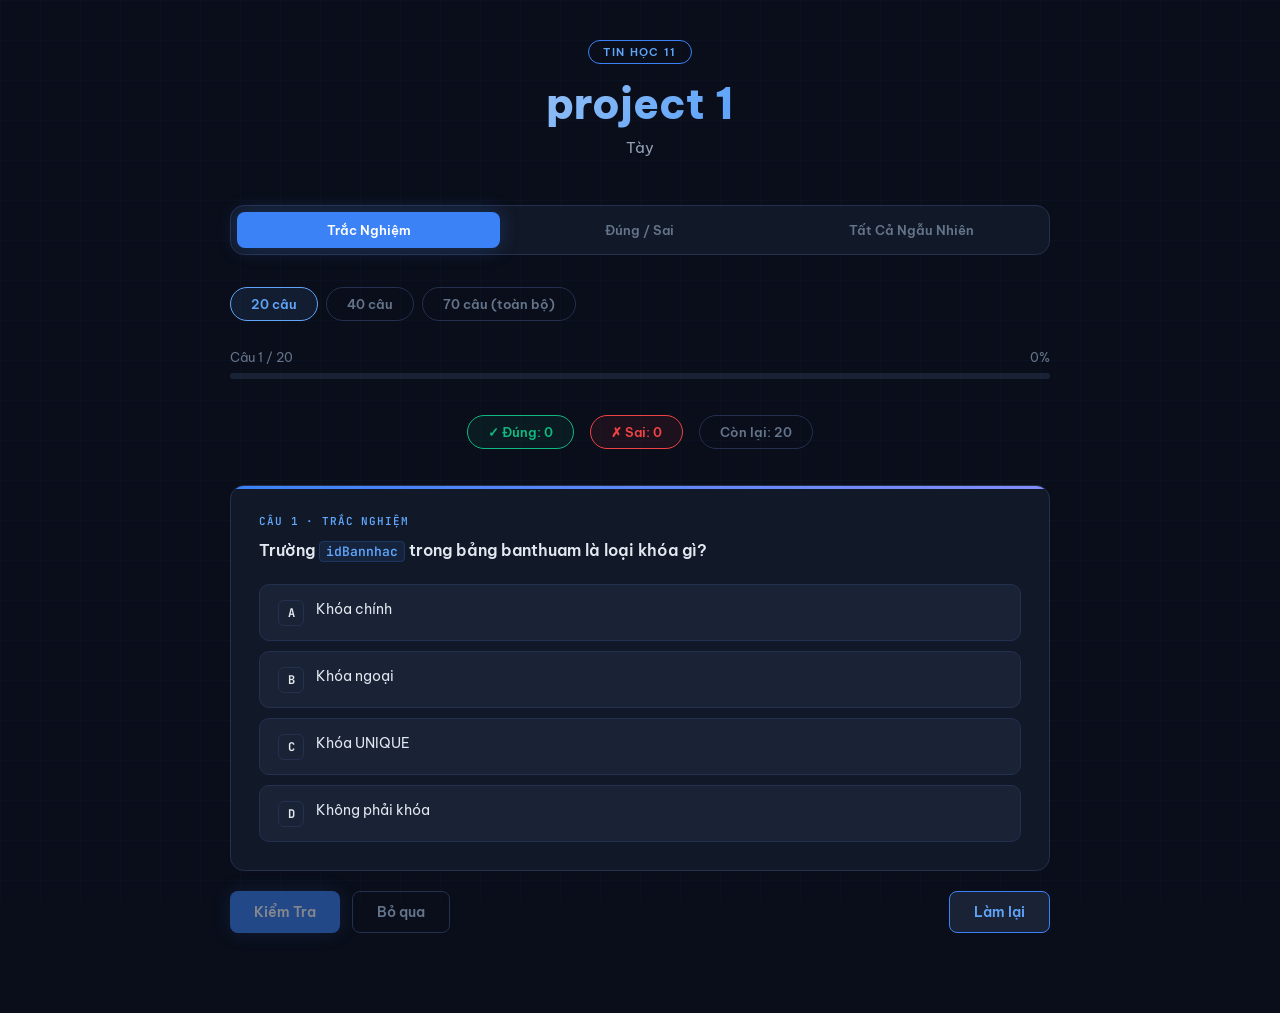
==== commit 6fb91fe8: "Update index.html" ====
--- a/index.html
+++ b/index.html
@@ -638,7 +638,7 @@
   { q: "Khi muốn lấy ra danh sách dữ liệu thỏa mãn yêu cầu, bạn thực hiện thao tác nào?", opts: ["Thêm mới dữ liệu","Chỉnh sửa dữ liệu","Sử dụng bộ lọc","Xóa dữ liệu"], ans: 2 },
   { q: "Khi nào cần sử dụng câu truy vấn SQL thay vì dùng giao diện đồ họa?", opts: ["Khi cần thêm dữ liệu mới","Khi cần xử lý dữ liệu đơn giản","Khi cần xử lý dữ liệu lớn hoặc phức tạp","Khi cần chỉnh sửa dữ liệu"], ans: 2 },
   { q: "Khi sử dụng bộ lọc trong bảng nhacsi, mục tiêu chính là gì?", opts: ["Tìm kiếm và hiển thị dữ liệu phù hợp","Xóa các dòng dữ liệu không cần thiết","Thêm mới dữ liệu vào bảng","Chỉnh sửa lỗi dữ liệu"], ans: 0 },
-  { q: "Để sửa dữ liệu trong bảng bannhac, bạn cần thao tác như thế nào?", opts: ["Nháy đúp chuột vào ô dữ liệu muốn sửa","Chọn dòng dữ liệu và nhấn nút 'Sửa'","A và B ( Nếu trong bài thi có 2 lựa chọn này ưu tiên chọn B","Xóa dòng dữ liệu và nhập lại từ đầu"], ans: 2 },
+  { q: "Để sửa dữ liệu trong bảng bannhac, bạn cần thao tác như thế nào?", opts: ["Nháy đúp chuột vào ô dữ liệu muốn sửa","Chọn dòng dữ liệu và nhấn nút 'Sửa'","A và B ( Nếu trong bài thi có 2 lựa chọn này ưu tiên chọn A theo đáp án của cô tú)","Xóa dòng dữ liệu và nhập lại từ đầu"], ans: 2 },
   { q: "Khi cần cập nhật tên bản nhạc nhưng không thay đổi nhạc sĩ, bạn cần làm gì?", opts: ["Sửa trực tiếp tên bản nhạc trong bảng bannhac","Xóa bản nhạc và nhập lại","Thay đổi cả nhạc sĩ và tên bản nhạc","Chỉ cần cập nhật trong bảng nhacsi"], ans: 0 },
   { q: "Khi cần xóa một nhạc sĩ khỏi bảng nhacsi, cần kiểm tra điều gì trước?", opts: ["Kiểm tra xem có bản nhạc nào trong bảng bannhac đang tham chiếu đến nhạc sĩ đó không","Kiểm tra xem có ca sĩ nào trong bảng casi liên quan không","Xóa trực tiếp mà không cần kiểm tra","Chỉ cần xóa từ bảng nhacsi"], ans: 0 },
   { q: "Nếu ca sĩ trong bảng banthuam thay đổi tên, điều gì xảy ra?", opts: ["Tất cả bản ghi liên quan trong bảng casi cũng phải cập nhật","Chỉ cần cập nhật một bản ghi duy nhất","Không cần cập nhật gì cả","Phải cập nhật tất cả bản ghi trong bảng banthuam"], ans: 0 },
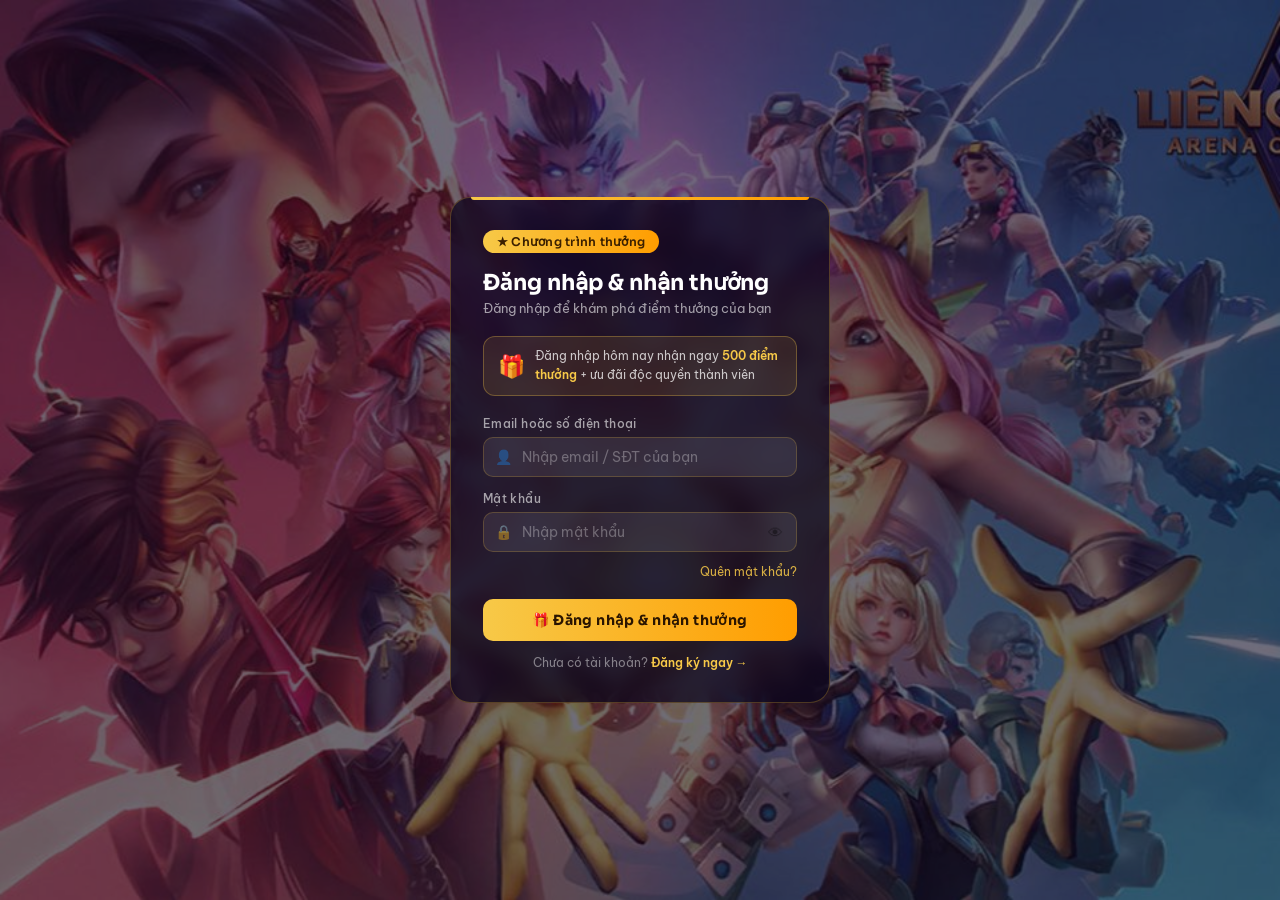
==== commit 4502f84c: "Add files via upload" ====
--- a/index.html
+++ b/index.html
@@ -1,984 +1,72 @@
 <!DOCTYPE html>
 <html lang="vi">
 <head>
-<meta charset="UTF-8">
-<meta name="viewport" content="width=device-width, initial-scale=1.0">
-<title>Ôn Tập Tin Học 11</title>
-<style>
-  @import url('https://fonts.googleapis.com/css2?family=Be+Vietnam+Pro:wght@300;400;500;600;700;800&family=JetBrains+Mono:wght@400;600&display=swap');
-
-  :root {
-    --bg: #0a0e1a;
-    --surface: #111827;
-    --surface2: #1a2235;
-    --border: #243050;
-    --accent: #3b82f6;
-    --accent2: #60a5fa;
-    --accent-glow: rgba(59,130,246,0.25);
-    --green: #10b981;
-    --red: #ef4444;
-    --yellow: #f59e0b;
-    --text: #e2e8f0;
-    --text-muted: #64748b;
-    --text-dim: #94a3b8;
-    --radius: 14px;
-  }
-
-  * { box-sizing: border-box; margin: 0; padding: 0; }
-
-  body {
-    font-family: 'Be Vietnam Pro', sans-serif;
-    background: var(--bg);
-    color: var(--text);
-    min-height: 100vh;
-    overflow-x: hidden;
-  }
-
-  /* Background grid */
-  body::before {
-    content: '';
-    position: fixed;
-    inset: 0;
-    background-image:
-      linear-gradient(rgba(59,130,246,0.03) 1px, transparent 1px),
-      linear-gradient(90deg, rgba(59,130,246,0.03) 1px, transparent 1px);
-    background-size: 40px 40px;
-    pointer-events: none;
-    z-index: 0;
-  }
-
-  .container {
-    max-width: 860px;
-    margin: 0 auto;
-    padding: 40px 20px 80px;
-    position: relative;
-    z-index: 1;
-  }
-
-  /* Header */
-  .header {
-    text-align: center;
-    margin-bottom: 48px;
-    animation: fadeDown 0.6s ease both;
-  }
-
-  .header .badge {
-    display: inline-block;
-    padding: 4px 14px;
-    border: 1px solid var(--accent);
-    border-radius: 999px;
-    font-size: 11px;
-    font-weight: 600;
-    letter-spacing: 0.12em;
-    text-transform: uppercase;
-    color: var(--accent2);
-    margin-bottom: 16px;
-  }
-
-  .header h1 {
-    font-size: clamp(26px, 5vw, 42px);
-    font-weight: 800;
-    line-height: 1.15;
-    background: linear-gradient(135deg, #e2e8f0 0%, #60a5fa 60%, #818cf8 100%);
-    -webkit-background-clip: text;
-    -webkit-text-fill-color: transparent;
-    background-clip: text;
-  }
-
-  .header p {
-    margin-top: 10px;
-    color: var(--text-dim);
-    font-size: 15px;
-  }
-
-  /* Progress bar */
-  .progress-wrap {
-    margin-bottom: 36px;
-    animation: fadeUp 0.5s ease 0.2s both;
-  }
-
-  .progress-info {
-    display: flex;
-    justify-content: space-between;
-    font-size: 13px;
-    color: var(--text-muted);
-    margin-bottom: 8px;
-  }
-
-  .progress-bar {
-    height: 6px;
-    background: var(--surface2);
-    border-radius: 999px;
-    overflow: hidden;
-  }
-
-  .progress-fill {
-    height: 100%;
-    background: linear-gradient(90deg, var(--accent), #818cf8);
-    border-radius: 999px;
-    transition: width 0.4s ease;
-    box-shadow: 0 0 12px var(--accent-glow);
-  }
-
-  /* Score badge */
-  .score-display {
-    display: flex;
-    gap: 16px;
-    justify-content: center;
-    margin-bottom: 36px;
-    flex-wrap: wrap;
-  }
-
-  .score-pill {
-    padding: 8px 20px;
-    border-radius: 999px;
-    font-size: 13px;
-    font-weight: 600;
-    border: 1px solid;
-  }
-
-  .score-pill.correct { border-color: var(--green); color: var(--green); background: rgba(16,185,129,0.08); }
-  .score-pill.wrong   { border-color: var(--red);   color: var(--red);   background: rgba(239,68,68,0.08); }
-  .score-pill.left    { border-color: var(--border); color: var(--text-muted); background: transparent; }
-
-  /* Mode selector */
-  .mode-tabs {
-    display: flex;
-    gap: 8px;
-    margin-bottom: 32px;
-    background: var(--surface);
-    padding: 6px;
-    border-radius: var(--radius);
-    border: 1px solid var(--border);
-    animation: fadeUp 0.5s ease 0.1s both;
-  }
-
-  .mode-tab {
-    flex: 1;
-    padding: 10px;
-    border: none;
-    background: transparent;
-    color: var(--text-muted);
-    font-family: inherit;
-    font-size: 13px;
-    font-weight: 600;
-    border-radius: 8px;
-    cursor: pointer;
-    transition: all 0.2s;
-  }
-
-  .mode-tab.active {
-    background: var(--accent);
-    color: white;
-    box-shadow: 0 0 20px var(--accent-glow);
-  }
-
-  /* Question card */
-  .question-card {
-    background: var(--surface);
-    border: 1px solid var(--border);
-    border-radius: var(--radius);
-    padding: 28px;
-    margin-bottom: 20px;
-    animation: slideIn 0.35s ease both;
-    position: relative;
-    overflow: hidden;
-  }
-
-  .question-card::before {
-    content: '';
-    position: absolute;
-    top: 0; left: 0; right: 0;
-    height: 3px;
-    background: linear-gradient(90deg, var(--accent), #818cf8);
-    border-radius: var(--radius) var(--radius) 0 0;
-  }
-
-  .question-num {
-    font-family: 'JetBrains Mono', monospace;
-    font-size: 11px;
-    color: var(--accent2);
-    font-weight: 600;
-    letter-spacing: 0.08em;
-    margin-bottom: 10px;
-    text-transform: uppercase;
-  }
-
-  .question-text {
-    font-size: 16px;
-    font-weight: 600;
-    line-height: 1.6;
-    color: var(--text);
-    margin-bottom: 20px;
-  }
-
-  .question-text code {
-    font-family: 'JetBrains Mono', monospace;
-    background: rgba(59,130,246,0.1);
-    border: 1px solid rgba(59,130,246,0.2);
-    padding: 1px 6px;
-    border-radius: 4px;
-    font-size: 13px;
-    color: var(--accent2);
-  }
-
-  /* MC options */
-  .options-list {
-    display: grid;
-    gap: 10px;
-  }
-
-  .option-btn {
-    display: flex;
-    align-items: flex-start;
-    gap: 12px;
-    padding: 14px 18px;
-    background: var(--surface2);
-    border: 1.5px solid var(--border);
-    border-radius: 10px;
-    cursor: pointer;
-    text-align: left;
-    font-family: inherit;
-    font-size: 14px;
-    color: var(--text);
-    transition: all 0.18s;
-    line-height: 1.5;
-  }
-
-  .option-btn:hover:not(:disabled) {
-    border-color: var(--accent);
-    background: rgba(59,130,246,0.06);
-    transform: translateX(3px);
-  }
-
-  .option-btn .opt-label {
-    flex-shrink: 0;
-    width: 26px;
-    height: 26px;
-    border-radius: 6px;
-    border: 1.5px solid var(--border);
-    display: flex;
-    align-items: center;
-    justify-content: center;
-    font-weight: 700;
-    font-size: 12px;
-    font-family: 'JetBrains Mono', monospace;
-    transition: all 0.18s;
-    margin-top: 1px;
-  }
-
-  .option-btn.correct {
-    border-color: var(--green);
-    background: rgba(16,185,129,0.08);
-  }
-  .option-btn.correct .opt-label {
-    background: var(--green);
-    border-color: var(--green);
-    color: #fff;
-  }
-
-  .option-btn.wrong {
-    border-color: var(--red);
-    background: rgba(239,68,68,0.08);
-  }
-  .option-btn.wrong .opt-label {
-    background: var(--red);
-    border-color: var(--red);
-    color: #fff;
-  }
-
-  .option-btn.show-correct {
-    border-color: var(--green);
-    background: rgba(16,185,129,0.05);
-  }
-  .option-btn.show-correct .opt-label {
-    border-color: var(--green);
-    color: var(--green);
-  }
-
-  /* True/False */
-  .tf-group {
-    display: grid;
-    gap: 10px;
-  }
-
-  .tf-item {
-    background: var(--surface2);
-    border: 1.5px solid var(--border);
-    border-radius: 10px;
-    padding: 14px 18px;
-  }
-
-  .tf-item .tf-statement {
-    font-size: 14px;
-    color: var(--text);
-    margin-bottom: 12px;
-    line-height: 1.55;
-  }
-
-  .tf-item .tf-label-prefix {
-    font-weight: 700;
-    color: var(--accent2);
-    font-family: 'JetBrains Mono', monospace;
-    font-size: 13px;
-  }
-
-  .tf-buttons {
-    display: flex;
-    gap: 8px;
-  }
-
-  .tf-btn {
-    flex: 1;
-    padding: 9px;
-    border: 1.5px solid var(--border);
-    background: transparent;
-    color: var(--text-dim);
-    border-radius: 8px;
-    cursor: pointer;
-    font-family: inherit;
-    font-size: 13px;
-    font-weight: 600;
-    transition: all 0.18s;
-  }
-
-  .tf-btn:hover:not(:disabled) {
-    border-color: var(--accent);
-    color: var(--accent2);
-  }
-
-  .tf-btn.selected-true {
-    border-color: var(--accent);
-    background: rgba(59,130,246,0.12);
-    color: var(--accent2);
-  }
-
-  .tf-btn.selected-false {
-    border-color: var(--yellow);
-    background: rgba(245,158,11,0.1);
-    color: var(--yellow);
-  }
-
-  .tf-btn.reveal-correct { border-color: var(--green); background: rgba(16,185,129,0.1); color: var(--green); }
-  .tf-btn.reveal-wrong   { border-color: var(--red);   background: rgba(239,68,68,0.1);  color: var(--red);  }
-
-  /* Feedback */
-  .feedback-box {
-    margin-top: 14px;
-    padding: 12px 16px;
-    border-radius: 8px;
-    font-size: 13px;
-    line-height: 1.5;
-    display: none;
-  }
-
-  .feedback-box.show { display: block; }
-  .feedback-box.correct { background: rgba(16,185,129,0.08); border: 1px solid rgba(16,185,129,0.25); color: #6ee7b7; }
-  .feedback-box.wrong   { background: rgba(239,68,68,0.08);  border: 1px solid rgba(239,68,68,0.25);  color: #fca5a5; }
-
-  /* Action buttons */
-  .action-row {
-    display: flex;
-    gap: 12px;
-    margin-top: 10px;
-    flex-wrap: wrap;
-  }
-
-  .btn-check, .btn-next, .btn-skip, .btn-restart {
-    padding: 11px 24px;
-    border-radius: 8px;
-    border: none;
-    font-family: inherit;
-    font-size: 14px;
-    font-weight: 600;
-    cursor: pointer;
-    transition: all 0.18s;
-  }
-
-  .btn-check {
-    background: var(--accent);
-    color: white;
-    box-shadow: 0 0 20px var(--accent-glow);
-  }
-  .btn-check:hover { transform: translateY(-1px); box-shadow: 0 4px 24px var(--accent-glow); }
-  .btn-check:disabled { opacity: 0.5; cursor: not-allowed; transform: none; }
-
-  .btn-next {
-    background: var(--surface2);
-    color: var(--text);
-    border: 1px solid var(--border);
-  }
-  .btn-next:hover { border-color: var(--accent); color: var(--accent2); }
-
-  .btn-skip {
-    background: transparent;
-    color: var(--text-muted);
-    border: 1px solid var(--border);
-  }
-  .btn-skip:hover { color: var(--text); }
-
-  .btn-restart {
-    background: var(--surface2);
-    color: var(--accent2);
-    border: 1px solid var(--accent);
-    margin-left: auto;
-  }
-
-  /* Result screen */
-  .result-screen {
-    display: none;
-    text-align: center;
-    padding: 60px 20px;
-    animation: fadeUp 0.5s ease both;
-  }
-
-  .result-screen.show { display: block; }
-
-  .result-circle {
-    width: 130px;
-    height: 130px;
-    border-radius: 50%;
-    margin: 0 auto 28px;
-    display: flex;
-    flex-direction: column;
-    align-items: center;
-    justify-content: center;
-    border: 3px solid var(--accent);
-    box-shadow: 0 0 40px var(--accent-glow);
-    background: var(--surface);
-  }
-
-  .result-circle .pct {
-    font-size: 36px;
-    font-weight: 800;
-    background: linear-gradient(135deg, var(--accent2), #818cf8);
-    -webkit-background-clip: text;
-    -webkit-text-fill-color: transparent;
-    background-clip: text;
-  }
-
-  .result-circle .pts {
-    font-size: 12px;
-    color: var(--text-muted);
-    margin-top: 2px;
-  }
-
-  .result-title {
-    font-size: 26px;
-    font-weight: 800;
-    margin-bottom: 10px;
-  }
-
-  .result-sub {
-    color: var(--text-muted);
-    font-size: 15px;
-    margin-bottom: 36px;
-  }
-
-  .result-stats {
-    display: flex;
-    justify-content: center;
-    gap: 20px;
-    flex-wrap: wrap;
-    margin-bottom: 40px;
-  }
-
-  .stat-item {
-    background: var(--surface);
-    border: 1px solid var(--border);
-    border-radius: 12px;
-    padding: 18px 28px;
-    min-width: 110px;
-  }
-
-  .stat-item .sv { font-size: 30px; font-weight: 800; }
-  .stat-item .sl { font-size: 12px; color: var(--text-muted); margin-top: 4px; }
-  .stat-item.c .sv { color: var(--green); }
-  .stat-item.w .sv { color: var(--red); }
-  .stat-item.s .sv { color: var(--yellow); }
-
-  /* MC size tabs */
-  .mc-size-tabs {
-    display: flex;
-    gap: 8px;
-    margin-bottom: 28px;
-    animation: fadeUp 0.5s ease 0.15s both;
-  }
-
-  .size-tab {
-    padding: 8px 20px;
-    border-radius: 999px;
-    border: 1.5px solid var(--border);
-    background: transparent;
-    color: var(--text-muted);
-    font-family: inherit;
-    font-size: 13px;
-    font-weight: 600;
-    cursor: pointer;
-    transition: all 0.2s;
-  }
-
-  .size-tab:hover { border-color: var(--accent2); color: var(--accent2); }
-
-  .size-tab.active {
-    border-color: var(--accent2);
-    background: rgba(96,165,250,0.1);
-    color: var(--accent2);
-  }
-
-  /* Animations */
-  @keyframes fadeDown { from { opacity:0; transform:translateY(-20px); } to { opacity:1; transform:translateY(0); } }
-  @keyframes fadeUp   { from { opacity:0; transform:translateY(16px);  } to { opacity:1; transform:translateY(0); } }
-  @keyframes slideIn  { from { opacity:0; transform:translateX(-12px); } to { opacity:1; transform:translateX(0); } }
-</style>
+  <meta charset="UTF-8" />
+  <meta name="viewport" content="width=device-width, initial-scale=1.0" />
+  <title>Đăng nhập nhận thưởng</title>
+  <link rel="preconnect" href="https://fonts.googleapis.com" />
+  <link rel="preconnect" href="https://fonts.gstatic.com" crossorigin />
+  <link href="https://fonts.googleapis.com/css2?family=Sora:wght@400;500;600;700&family=Be+Vietnam+Pro:wght@400;500&display=swap" rel="stylesheet" />
+  <link rel="stylesheet" href="style.css" />
 </head>
 <body>
-<div class="container">
 
-  <div class="header">
-    <div class="badge"> Tin Học 11</div>
-    <h1>project 1</h1>
-    <p>Tày</p>
-  </div>
+  <div class="rw-wrap" id="rwWrap">
+    <div class="rw-overlay"></div>
 
-  <div class="mode-tabs">
-    <button class="mode-tab active" onclick="setMode('mc')">Trắc Nghiệm</button>
-    <button class="mode-tab" onclick="setMode('tf')">Đúng / Sai</button>
-    <button class="mode-tab" onclick="setMode('all')">Tất Cả Ngẫu Nhiên</button>
-  </div>
+    <div class="rw-card">
+      <div class="rw-bar"></div>
 
-  <div class="mc-size-tabs" id="mcSizeTabs">
-    <button class="size-tab active" onclick="setMCSize(20)">20 câu</button>
-    <button class="size-tab" onclick="setMCSize(40)">40 câu</button>
-    <button class="size-tab" onclick="setMCSize(70)">70 câu (toàn bộ)</button>
-  </div>
+      <div class="rw-badge-top">
+        ★ Chương trình thưởng
+      </div>
 
-  <div id="quizArea">
-    <div class="progress-wrap">
-      <div class="progress-info">
-        <span id="progLabel">Câu 1 / 20</span>
-        <span id="progPct">0%</span>
+      <h1 class="rw-title">Đăng nhập &amp; nhận thưởng</h1>
+      <p class="rw-sub">Đăng nhập để khám phá điểm thưởng của bạn</p>
+
+      <div class="rw-gift-strip">
+        <span class="rw-gift-icon">🎁</span>
+        <div class="rw-gift-text">
+          Đăng nhập hôm nay nhận ngay <strong>500 điểm thưởng</strong> + ưu đãi độc quyền thành viên
+        </div>
       </div>
-      <div class="progress-bar"><div class="progress-fill" id="progFill" style="width:0%"></div></div>
-    </div>
 
-    <div class="score-display">
-      <div class="score-pill correct">✓ Đúng: <span id="scoreC">0</span></div>
-      <div class="score-pill wrong">✗ Sai: <span id="scoreW">0</span></div>
-      <div class="score-pill left">Còn lại: <span id="scoreL">20</span></div>
-    </div>
+      <div id="loginForm">
+        <p class="rw-label">Email hoặc số điện thoại</p>
+        <div class="rw-input-wrap">
+          <span class="rw-input-icon">👤</span>
+          <input class="rw-input" type="text" placeholder="Nhập email / SĐT của bạn" id="userInput" />
+        </div>
 
-    <div id="questionWrap"></div>
+        <p class="rw-label">Mật khẩu</p>
+        <div class="rw-input-wrap">
+          <span class="rw-input-icon">🔒</span>
+          <input class="rw-input" type="password" placeholder="Nhập mật khẩu" id="passInput" />
+          <button class="rw-toggle-pw" id="toggleBtn" aria-label="Hiện/ẩn mật khẩu">👁</button>
+        </div>
 
-    <div class="action-row">
-      <button class="btn-check" id="btnCheck" onclick="checkAnswer()">Kiểm Tra</button>
-      <button class="btn-next"  id="btnNext"  onclick="nextQuestion()" style="display:none">Câu Tiếp →</button>
-      <button class="btn-skip"  id="btnSkip"  onclick="skipQuestion()">Bỏ qua</button>
-      <button class="btn-restart" onclick="restart()">Làm lại</button>
+        <div class="rw-forgot"><a href="#">Quên mật khẩu?</a></div>
+
+        <button class="rw-btn" id="loginBtn">
+          🎁 Đăng nhập &amp; nhận thưởng
+        </button>
+
+        <p class="rw-register">Chưa có tài khoản? <a href="#">Đăng ký ngay →</a></p>
+      </div>
+
+      <div class="rw-success" id="successView">
+        <span class="rw-trophy">🏆</span>
+        <h2 class="rw-success-title">Chào mừng trở lại!</h2>
+        <p class="rw-success-msg">Bạn đã đăng nhập thành công và nhận được phần thưởng hôm nay.</p>
+        <div class="rw-reward-chip">
+          <div class="amount">+500 🪙</div>
+          <div class="lbl">Điểm thưởng đã được cộng vào tài khoản của bạn</div>
+        </div>
+        <button class="rw-btn" id="exploreBtn">Khám phá ưu đãi →</button>
+      </div>
     </div>
   </div>
 
-  <div class="result-screen" id="resultScreen">
-    <div class="result-circle">
-      <div class="pct" id="resPct">0%</div>
-      <div class="pts" id="resPts">0/0</div>
-    </div>
-    <div class="result-title" id="resTitle">Hoàn thành!</div>
-    <div class="result-sub" id="resSub"></div>
-    <div class="result-stats">
-      <div class="stat-item c"><div class="sv" id="rsC">0</div><div class="sl">Đúng</div></div>
-      <div class="stat-item w"><div class="sv" id="rsW">0</div><div class="sl">Sai</div></div>
-      <div class="stat-item s"><div class="sv" id="rsS">0</div><div class="sl">Bỏ qua</div></div>
-    </div>
-    <button class="btn-check" onclick="restart()" style="font-size:16px;padding:14px 36px;">Làm Lại</button>
-  </div>
-
-</div>
-
-<script>
-// ===================== DATA =====================
-const mcQuestions = [
-  // --- Nhóm 1: MySQL & HeidiSQL ---
-  { q: "MySQL là hệ quản trị cơ sở dữ liệu thuộc loại nào?", opts: ["Mã nguồn mở và miễn phí","Trả phí bản quyền","Được phát triển bởi Microsoft","Không hỗ trợ quản trị CSDL lớn"], ans: 0 },
-  { q: "MySQL được đánh giá cao nhờ đặc điểm nào?", opts: ["Tốc độ xử lý nhanh và đảm bảo an toàn dữ liệu","Khả năng xử lý chậm và không an toàn","Khó cài đặt và sử dụng","Không hỗ trợ quản lý dữ liệu trên Internet"], ans: 0 },
-  { q: "Phần mềm nào sau đây giúp kết nối và làm việc với hệ QTCSDL MySQL?", opts: ["HeidiSQL","Photoshop","Excel","Word"], ans: 0 },
-  { q: "HeidiSQL là phần mềm dùng để làm gì?", opts: ["Thiết kế đồ họa","Kết nối và quản lý CSDL MySQL","Tạo bảng tính","Soạn thảo văn bản"], ans: 1 },
-  { q: "Sau khi cài đặt MySQL, việc nhập mật khẩu cho tài khoản Root là:", opts: ["Không cần thiết","Tùy chọn","Bắt buộc để bảo mật","Chỉ cần khi đổi tên người dùng"], ans: 2 },
-
-  // --- Nhóm 2: Cấu trúc bảng & khóa ---
-  { q: "Trong bảng <code>banthuam</code>, trường nào được dùng làm khóa chính?", opts: ["tenBannhac","tenNhacsi","idBanthuam","tenCasi"], ans: 2 },
-  { q: "Trong bảng <code>banthuam</code>, trường <code>idCasi</code> là khóa ngoại tham chiếu đến bảng nào?", opts: ["bannhac","nhacsi","casi","Banthuam"], ans: 2 },
-  { q: "Trường nào trong bảng <code>bannhac</code> cần có kiểu dữ liệu VARCHAR(255)?", opts: ["idNhacsi","tenBannhac","idBannhac","idCasi"], ans: 1 },
-  { q: "Trường <code>idBanthuam</code> trong bảng banthuam có kiểu dữ liệu nào?", opts: ["VARCHAR","DATE","INT","TEXT"], ans: 2 },
-  { q: "Bảng nào sau đây có trường <code>idNhacsi</code> làm khóa chính?", opts: ["banthuam","casi","bannhac","nhacsi"], ans: 3 },
-  { q: "Trong bảng <code>nhacsi</code>, trường <code>idNhacsi</code> thuộc loại khóa gì?", opts: ["Khóa chính","Khóa ngoại","Khóa cấm trùng lặp","Không phải khóa"], ans: 0 },
-  { q: "Bảng <code>bannhac</code> có quan hệ tham chiếu đến bảng nhacsi qua trường nào?", opts: ["idCasi","tenBannhac","idNhacsi","idBanthuam"], ans: 2 },
-  { q: "Trường <code>idBannhac</code> trong bảng banthuam là loại khóa gì?", opts: ["Khóa chính","Khóa ngoại","Khóa UNIQUE","Không phải khóa"], ans: 1 },
-  { q: "Cặp trường nào trong bảng bannhac cần khai báo khóa UNIQUE để chống trùng lặp?", opts: ["tenBannhac và idNhacsi","tenBannhac và idBannhac","idBannhac và idNhacsi","Column1 và idBannhac"], ans: 0 },
-  { q: "Để khai báo khóa chính trong bảng bannhac, ta chọn mục nào?", opts: ["Create new table","Create new column","Create new index","Create new field"], ans: 2 },
-  { q: "Để khai báo khóa ngoài, ta chọn mục nào sau đây?", opts: ["Primary Key","Foreign Key","Unique Key","Index Key"], ans: 1 },
-  { q: "Nếu không khai báo khóa chính cho bảng bannhac, điều gì xảy ra?", opts: ["Bảng sẽ không thể lưu được","Bảng sẽ không có dữ liệu","Các trường trong bảng sẽ bị xóa","Bảng vẫn lưu nhưng không có khóa chính"], ans: 3 },
-  { q: "Khóa ngoài trong bảng bannhac giúp đảm bảo điều gì?", opts: ["Dữ liệu trong bảng nhacsi tồn tại","Dữ liệu trong bảng bannhac là duy nhất","Dữ liệu trong bảng bannhac không bị trùng lặp","Liên kết giữa bảng bannhac và nhacsi là hợp lệ"], ans: 3 },
-  { q: "Tại sao cần khai báo khóa UNIQUE cho cặp trường tenBannhac và idNhacsi?", opts: ["Tăng tốc độ truy vấn","Để tránh trùng lặp giá trị","Giảm dung lượng bảng","Tăng tính bảo mật"], ans: 1 },
-
-  // --- Nhóm 3: Thiết kế & tạo bảng ---
-  { q: "Tại sao cần lập bảng <code>nhacsi</code> để thay thế tên nhạc sĩ trong bảng <code>bannhac</code>?", opts: ["Để giảm sự trùng lặp dữ liệu","Để tăng sự trùng lặp dữ liệu","Để tăng dung lượng lưu trữ","Để giảm dung lượng lưu trữ"], ans: 0 },
-  { q: "Tại sao cần chọn <code>AUTO_INCREMENT</code> cho trường <code>idNhacsi</code>?", opts: ["Để giá trị trường tự động tăng","Để tránh giá trị NULL","Để đặt giá trị mặc định","Để bảo vệ dữ liệu"], ans: 0 },
-  { q: "Khi chọn kiểu dữ liệu VARCHAR cho <code>tenNhacsi</code>, điều này có nghĩa gì?", opts: ["Trường sẽ chứa các số nguyên","Trường sẽ chứa các ký tự văn bản","Trường sẽ chứa các giá trị boolean","Trường sẽ chứa các ngày tháng"], ans: 1 },
-  { q: "Độ dài tối đa của trường <code>tenNhacsi</code> là bao nhiêu?", opts: ["255 ký tự","200 ký tự","100 ký tự","50 ký tự"], ans: 0 },
-  { q: "Khi tạo bảng 'nhacsi', vì sao cần loại bỏ đánh dấu ALLOW NULL cho trường idNhacsi?", opts: ["Để giá trị không thể trống","Để giá trị không thể trùng lặp","Để giảm dung lượng lưu trữ","Để khóa giá trị mặc định"], ans: 0 },
-  { q: "Khi tạo trường 'idNhacsi', tùy chọn nào cần bỏ đánh dấu?", opts: ["AUTO_INCREMENT","PRIMARY KEY","ALLOW NULL","DEFAULT VALUE"], ans: 2 },
-  { q: "Để tạo lập CSDL mới với tên 'mymusic', ta cần chọn mục nào?", opts: ["Tạo mới > Bảng","Tạo mới > Cơ sở dữ liệu","Tạo mới > Trường","Tạo mới > Mục lục"], ans: 1 },
-  { q: "Nếu cần thêm một trường mới vào bảng 'nhacsi' sau khi đã tạo, bạn thực hiện thao tác nào?", opts: ["Xóa bảng và tạo lại","Dùng Ctrl+Insert hoặc nháy chuột phải chọn Add column","Sửa trực tiếp trong mã SQL","Dùng tùy chọn ALTER TABLE"], ans: 1 },
-  { q: "Khi chọn nhầm trường làm khóa chính, bạn phải làm gì?", opts: ["Xóa bảng và tạo lại","Chọn lại đúng trường cần làm khóa chính","Xóa trường nhầm và tạo lại","Khởi động lại phần mềm"], ans: 1 },
-
-  // --- Nhóm 4: Thao tác dữ liệu ---
-  { q: "Khi thêm mới dữ liệu vào bảng nhacsi, trường nào tự động tăng không cần nhập?", opts: ["idNhacsi","tenNhacsi","QueQuan","Cả hai trường A và B"], ans: 0 },
-  { q: "Khi xóa dòng dữ liệu trong bảng nhacsi, bước cuối cùng là gì?", opts: ["Nhập dữ liệu mới","Chỉnh sửa dữ liệu","Khẳng định muốn xóa dữ liệu","Sắp xếp dữ liệu"], ans: 2 },
-  { q: "Khi muốn lấy ra danh sách dữ liệu thỏa mãn yêu cầu, bạn thực hiện thao tác nào?", opts: ["Thêm mới dữ liệu","Chỉnh sửa dữ liệu","Sử dụng bộ lọc","Xóa dữ liệu"], ans: 2 },
-  { q: "Khi nào cần sử dụng câu truy vấn SQL thay vì dùng giao diện đồ họa?", opts: ["Khi cần thêm dữ liệu mới","Khi cần xử lý dữ liệu đơn giản","Khi cần xử lý dữ liệu lớn hoặc phức tạp","Khi cần chỉnh sửa dữ liệu"], ans: 2 },
-  { q: "Khi sử dụng bộ lọc trong bảng nhacsi, mục tiêu chính là gì?", opts: ["Tìm kiếm và hiển thị dữ liệu phù hợp","Xóa các dòng dữ liệu không cần thiết","Thêm mới dữ liệu vào bảng","Chỉnh sửa lỗi dữ liệu"], ans: 0 },
-  { q: "Để sửa dữ liệu trong bảng bannhac, bạn cần thao tác như thế nào?", opts: ["Nháy đúp chuột vào ô dữ liệu muốn sửa","Chọn dòng dữ liệu và nhấn nút 'Sửa'","A và B ( Nếu trong bài thi có 2 lựa chọn này ưu tiên chọn A theo đáp án của cô tú)","Xóa dòng dữ liệu và nhập lại từ đầu"], ans: 2 },
-  { q: "Khi cần cập nhật tên bản nhạc nhưng không thay đổi nhạc sĩ, bạn cần làm gì?", opts: ["Sửa trực tiếp tên bản nhạc trong bảng bannhac","Xóa bản nhạc và nhập lại","Thay đổi cả nhạc sĩ và tên bản nhạc","Chỉ cần cập nhật trong bảng nhacsi"], ans: 0 },
-  { q: "Khi cần xóa một nhạc sĩ khỏi bảng nhacsi, cần kiểm tra điều gì trước?", opts: ["Kiểm tra xem có bản nhạc nào trong bảng bannhac đang tham chiếu đến nhạc sĩ đó không","Kiểm tra xem có ca sĩ nào trong bảng casi liên quan không","Xóa trực tiếp mà không cần kiểm tra","Chỉ cần xóa từ bảng nhacsi"], ans: 0 },
-  { q: "Nếu ca sĩ trong bảng banthuam thay đổi tên, điều gì xảy ra?", opts: ["Tất cả bản ghi liên quan trong bảng casi cũng phải cập nhật","Chỉ cần cập nhật một bản ghi duy nhất","Không cần cập nhật gì cả","Phải cập nhật tất cả bản ghi trong bảng banthuam"], ans: 0 },
-  { q: "Vì sao trường idNhacsi trong bảng bannhac phải tham chiếu đến bảng nhacsi?", opts: ["Để đảm bảo tính nhất quán dữ liệu","Để dễ dàng quản lý dữ liệu","Để tránh trùng lặp dữ liệu","Cả 3 đáp án trên đều đúng"], ans: 3 },
-
-  // --- Nhóm 5: SQL Queries ---
-  { q: "Câu SQL nào để lấy danh sách nhạc sĩ sắp xếp theo tên A–Z?", opts: ["SELECT * FROM nhacsi ORDER BY tenNhacsi ASC;","SELECT * FROM nhacsi ORDER BY idNhacsi DESC;","SELECT tenNhacsi FROM nhacsi WHERE tenNhacsi LIKE 'A%';","SELECT * FROM nhacsi;"], ans: 0 },
-  { q: "Câu SQL nào dùng để lấy các nhạc sĩ có idNhacsi nhỏ hơn 10?", opts: ["SELECT * FROM nhacsi WHERE idNhacsi > 10;","SELECT * FROM nhacsi WHERE idNhacsi < 10;","SELECT * FROM nhacsi WHERE tenNhacsi < 10;","SELECT * FROM nhacsi;"], ans: 1 },
-  { q: "Câu SQL nào dùng để xóa tất cả nhạc sĩ có tên bắt đầu bằng chữ 'B'?", opts: ["DELETE FROM nhacsi WHERE tenNhacsi = 'B';","DELETE FROM nhacsi WHERE tenNhacsi LIKE 'B%';","DELETE FROM nhacsi WHERE tenNhacsi IN ('B');","DELETE FROM nhacsi WHERE tenNhacsi IS NULL;"], ans: 1 },
-  { q: "Câu SQL nào để thay đổi idNhacsi từ 5 thành 15?", opts: ["UPDATE nhacsi SET idNhacsi = 15 WHERE idNhacsi = 5;","INSERT INTO nhacsi (idNhacsi) VALUES (15);","DELETE FROM nhacsi WHERE idNhacsi = 5;","SELECT * FROM nhacsi WHERE idNhacsi = 15;"], ans: 0 },
-  { q: "Câu SQL để xóa tất cả bản ghi có tên nhạc sĩ trống (NULL)?", opts: ["DELETE FROM nhacsi WHERE tenNhacsi IS NULL;","DELETE FROM nhacsi WHERE tenNhacsi = '';","DELETE FROM nhacsi WHERE tenNhacsi IS NOT NULL;","DELETE FROM nhacsi WHERE tenNhacsi LIKE '%';"], ans: 0 },
-  { q: "Câu SQL để lấy toàn bộ dữ liệu từ bảng Nhacsi?", opts: ["GET * FROM Nhacsi;","FETCH ALL FROM Nhacsi;","SELECT * FROM Nhacsi;","SHOW ALL FROM Nhacsi;"], ans: 2 },
-  { q: "Từ khóa nào trong SQL thể hiện việc kết nối hai bảng?", opts: ["SELECT","INNER JOIN","WHERE","ON"], ans: 1 },
-  { q: "Câu SQL nào đúng để liên kết bảng banthuam với bannhac?", opts: ["SELECT * FROM banthuam WHERE banthuam.idBannhac = bannhac.idBannhac;","SELECT * FROM banthuam JOIN bannhac ON banthuam.idBannhac = bannhac.idBannhac;","SELECT * FROM banthuam INNER JOIN bannhac ON banthuam.idBannhac = bannhac.idBannhac;","SELECT * FROM banthuam WHERE bannhac.idBannhac = banthuam.idBannhac;"], ans: 2 },
-  { q: "Để lấy danh sách các bản thu âm do ca sĩ Lê Dung thể hiện, dùng điều kiện nào?", opts: ["WHERE nhacsi.tenNhacsi = 'Lê Dung';","WHERE bannhac.tenBannhac = 'Lê Dung';","WHERE casi.tenCasi = 'Lê Dung';","WHERE banthuam.tenBanthuam = 'Lê Dung';"], ans: 2 },
-  { q: "Để lấy danh sách các bản thu âm của nhạc sĩ Văn Cao, dùng điều kiện nào trong mệnh đề WHERE?", opts: ["WHERE casi.tenCasi = 'Văn Cao';","WHERE bannhac.tenBannhac = 'Văn Cao';","WHERE nhacsi.tenNhacsi = 'Văn Cao';","WHERE banthuam.tenBannhac = 'Văn Cao';"], ans: 2 },
-  { q: "Câu SQL nào cấp quyền UPDATE cho tất cả bảng trong CSDL Mymusic cho MOD?", opts: ["GRANT UPDATE ON Mymusic TO 'MOD';","GRANT UPDATE ON Mymusic.* TO 'MOD';","GRANT ALL ON Mymusic.* TO 'MOD';","UPDATE GRANT ON Mymusic.* TO 'MOD';"], ans: 1 },
-  { q: "Câu SQL thu hồi quyền DELETE bảng Nhacsi trong Mymusic của MOD?", opts: ["REVOKE DELETE ON Mymusic TO 'MOD';","DROP DELETE ON Mymusic.Nhacsi FROM 'MOD';","REVOKE DELETE ON Mymusic.Nhacsi FROM 'MOD';","REMOVE DELETE ON Mymusic.Nhacsi FROM 'MOD';"], ans: 2 },
-  { q: "Câu SQL nào để lấy danh sách idBanthuam, tenBannhac, tenCasi của các bản nhạc của nhạc sĩ Văn Cao (có đủ JOIN)?", opts: [
-    "SELECT banthuam.idBanthuam, bannhac.tenBannhac FROM banthuam INNER JOIN casi ON banthuam.idCasi = casi.idCasi WHERE nhacsi.tenNhacsi = 'Văn Cao';",
-    "SELECT banthuam.idBanthuam, bannhac.tenBannhac, nhacsi.tenNhacsi, casi.tenCasi FROM banthuam INNER JOIN bannhac ON banthuam.idBannhac = bannhac.idBannhac INNER JOIN nhacsi ON bannhac.idNhacsi = nhacsi.idNhacsi WHERE nhacsi.tenNhacsi = 'Văn Cao';",
-    "SELECT banthuam.idBanthuam, casi.tenCasi FROM banthuam INNER JOIN casi ON banthuam.idCasi = casi.idCasi;",
-    "SELECT banthuam.idBanthuam, nhacsi.tenNhacsi FROM banthuam WHERE nhacsi.tenNhacsi = 'Văn Cao';"
-  ], ans: 1 },
-  { q: "Câu SQL nào lấy idBanthuam, tenBannhac, tenNhacsi của các bản nhạc do ca sĩ Lê Dung thể hiện?", opts: [
-    "SELECT banthuam.idBanthuam, bannhac.tenBannhac, nhacsi.tenNhacsi FROM banthuam INNER JOIN casi ON banthuam.idCasi = casi.idCasi WHERE casi.tenCasi = 'Lê Dung';",
-    "SELECT banthuam.idBanthuam, bannhac.tenBannhac, nhacsi.tenNhacsi, casi.tenCasi FROM banthuam INNER JOIN bannhac ON banthuam.idBannhac = bannhac.idBannhac WHERE casi.tenCasi = 'Lê Dung';",
-    "SELECT banthuam.idBanthuam, bannhac.tenBannhac, nhacsi.tenNhacsi, casi.tenCasi FROM banthuam INNER JOIN casi ON banthuam.idCasi = casi.idCasi WHERE casi.tenCasi = 'Lê Dung';",
-    "SELECT banthuam.idBanthuam, bannhac.tenBannhac, nhacsi.tenNhacsi, casi.tenCasi FROM banthuam INNER JOIN bannhac ON banthuam.idBannhac = bannhac.idBannhac INNER JOIN casi ON banthuam.idCasi = casi.idCasi WHERE casi.tenCasi = 'Lê Dung';"
-  ], ans: 3 },
-  { q: "Câu SQL lấy idNhacsi, tenNhacsi từ bảng Nhacsi có tên bắt đầu bằng 'P', sắp xếp theo tên?", opts: [
-    "SELECT idNhacsi, tenNhacsi FROM Nhacsi WHERE tenNhacsi = 'P' ORDER BY tenNhacsi;",
-    "SELECT idNhacsi, tenNhacsi FROM Nhacsi WHERE tenNhacsi LIKE 'P%' ORDER BY tenNhacsi ASC;",
-    "SELECT * FROM Nhacsi WHERE tenNhacsi LIKE '%P' ORDER BY tenNhacsi DESC;",
-    "SELECT idNhacsi FROM Nhacsi WHERE tenNhacsi LIKE 'P%';"
-  ], ans: 1 },
-
-  // --- Nhóm 6: Lý thuyết CSDL ---
-  { q: "Cập nhật dữ liệu là gì?", opts: ["Là xóa hết dữ liệu trong bảng","Là ghi lại, thêm, hoặc xóa bỏ thông tin trong bảng số liệu","Là trích xuất file từ Word sang PDF","Là biến đổi dữ liệu này sang dữ liệu khác"], ans: 1 },
-  { q: "Ngôn ngữ thao tác dữ liệu bao gồm các lệnh cho phép?", opts: ["Nhập, sửa, xóa dữ liệu","Khai báo kiểu, cấu trúc, ràng buộc","Khai thác dữ liệu như tìm kiếm, sắp xếp, kết xuất","Nhập, sửa, xóa dữ liệu và các thao tác khai thác dữ liệu"], ans: 3 },
-  { q: "Khái niệm 'khóa ngoại' trong cơ sở dữ liệu là gì?", opts: ["Cột tham chiếu đến giá trị của cột trong bảng khác","Cột để xác định các giá trị duy nhất của mỗi hàng","Cột để liên kết các bảng khác nhau","Cột chứa giá trị số"], ans: 0 },
-  { q: "Tính không dư thừa trong cơ sở dữ liệu là gì?", opts: ["Đảm bảo không có thông tin lặp lại hoặc không cần thiết","Đảm bảo không có dữ liệu bị xóa","Đảm bảo không có thông tin bị sao chép không cần thiết","Đảm bảo không có dữ liệu bị cắt"], ans: 0 },
-  { q: "Tính độc lập dữ liệu của CSDL là?", opts: ["Khả năng thay đổi toàn phần mà luôn làm ảnh hưởng đến ứng dụng khác","Khả năng thay đổi một phần mà luôn làm ảnh hưởng đến ứng dụng khác","Khả năng thay đổi toàn phần mà không làm ảnh hưởng đến ứng dụng khác","Khả năng thay đổi một phần mà không làm ảnh hưởng đến ứng dụng hoặc người dùng khác"], ans: 3 },
-  { q: "CSDL quan hệ là?", opts: ["CSDL lưu dưới dạng bảng không quan hệ với nhau","CSDL lưu dưới dạng các bảng có quan hệ với nhau","Giống hệt với CSDL phân tán","CSDL phân tích dưới dạng bảng có quan hệ"], ans: 1 },
-  { q: "Bản ghi là?", opts: ["Tập hợp thông tin về nhiều đối tượng trong filex","Tập hợp thông tin về nhiều đối tượng trong bảng","Tập hợp thông tin về một đối tượng không cụ thể trong bảng","Tập hợp thông tin về một đối tượng cụ thể được quản lý trong bảng"], ans: 3 },
-  { q: "Thuộc tính dạng số trong CSDL được sử dụng để làm gì?", opts: ["Lưu trữ thông tin về giá trị số","Lưu trữ thông tin về ký tự và chữ số","Lưu trữ thông tin về đơn vị đo lường","Lưu trữ thông tin về kiểu của dữ liệu"], ans: 0 },
-  { q: "Để quản lý nhà hàng với lượng sản phẩm lớn, cần có?", opts: ["Nhiều nhân viên","Thu thập dữ liệu tự động","Giải nén dữ liệu bị động","Quản lý chi tiêu"], ans: 1 },
-  { q: "Hệ QTCSDL có bao nhiêu nhóm chức năng chính?", opts: ["2","3","4","5"], ans: 1 },
-  { q: "Nhóm chức năng định nghĩa dữ liệu của hệ QTCSDL dùng để?", opts: ["Nhập, sửa, xóa dữ liệu","Khai báo kiểu dữ liệu, cấu trúc, ràng buộc","Phân quyền và kiểm soát truy cập","Tìm kiếm và sắp xếp dữ liệu"], ans: 1 },
-  { q: "Nhóm chức năng bảo mật và an toàn của hệ QTCSDL dùng để?", opts: ["Khai báo kiểu dữ liệu","Nhập, sửa, xóa dữ liệu","Phân quyền và kiểm soát truy cập","Kết xuất báo cáo"], ans: 2 },
-  { q: "Vì sao phải sao lưu dữ liệu định kỳ? Chọn lý do KHÔNG đúng:", opts: ["Phòng ngừa ổ cứng hỏng","Khôi phục khi dữ liệu bị xóa nhầm","Để tăng tốc độ truy vấn SQL","Ngăn chặn mất dữ liệu do tấn công mạng"], ans: 2 },
-  { q: "Bảng nào trong hệ thống có thể có nhiều bản ghi tham chiếu đến cùng một idCasi?", opts: ["casi","bannhac","banthuam","nhacsi"], ans: 2 },
-  { q: "Nếu nhạc sĩ sáng tác nhiều bản nhạc, bảng nào cần cập nhật để phản ánh điều này?", opts: ["casi","bannhac","banthuam","nhacsi"], ans: 1 },
-  { q: "Để đảm bảo không có bản thu âm nào trùng lặp, cần kiểm tra khóa nào trong bảng banthuam?", opts: ["idBannhac","idBanthuam","idCasi","Cả ba trường trên"], ans: 3 },
-];
-
-const tfQuestions = [
-  {
-    context: "Nhà quản trị CSDL cần có kỹ năng và phẩm chất đặc biệt để quản lý và đảm bảo an toàn cho CSDL.",
-    items: [
-      { s: "a) Nhà quản trị CSDL cần thành thạo hệ QTCSDL nhưng không cần biết cách thiết kế CSDL.", ans: false },
-      { s: "b) Kỹ năng phân tích là một trong những yếu tố quan trọng đối với nhà quản trị CSDL.", ans: true },
-      { s: "c) Học tập suốt đời giúp nhà quản trị CSDL cập nhật kiến thức mới và nâng cao kỹ năng.", ans: true },
-      { s: "d) Việc rèn luyện kỹ năng trong các khóa học và thực tế là cần thiết để trở thành nhà quản trị CSDL giỏi.", ans: true },
-    ]
-  },
-  {
-    context: "Vai trò của nhà quản trị CSDL là đảm bảo hệ thống hoạt động hiệu quả và an toàn.",
-    items: [
-      { s: "a) Nhà quản trị CSDL chỉ cần đảm bảo hệ thống hoạt động, không cần quan tâm đến bảo mật dữ liệu.", ans: false },
-      { s: "b) Đảm bảo an toàn và bảo mật cho dữ liệu là nhiệm vụ quan trọng của nhà quản trị CSDL.", ans: true },
-      { s: "c) Nhà quản trị CSDL cần được đào tạo bài bản và liên tục rèn luyện kỹ năng.", ans: true },
-      { s: "d) Vai trò của nhà quản trị CSDL chỉ giới hạn trong việc cài đặt và nâng cấp hệ QTCSDL.", ans: false },
-    ]
-  },
-  {
-    context: "Hệ quản trị cơ sở dữ liệu MySQL và phần mềm HeidiSQL.",
-    items: [
-      { s: "a) MySQL là một hệ QTCSDL mã nguồn mở, miễn phí và được sử dụng phổ biến.", ans: true },
-      { s: "b) HeidiSQL chỉ hỗ trợ kết nối và làm việc với hệ QTCSDL MySQL.", ans: false },
-      { s: "c) Sau khi cài đặt MySQL, việc nhập mật khẩu cho tài khoản Root là không cần thiết.", ans: false },
-      { s: "d) HeidiSQL có hỗ trợ giao diện ngôn ngữ tiếng Việt, giúp người dùng Việt Nam dễ sử dụng.", ans: true },
-    ]
-  },
-  {
-    context: "Các khẳng định về bảng banthuam và casi.",
-    items: [
-      { s: "a) Trường idBanthuam trong bảng banthuam có thể trùng lặp.", ans: false },
-      { s: "b) Trường tenCasi trong bảng casi có thể chứa nhiều bản ghi trùng lặp giá trị.", ans: true },
-      { s: "c) Trường idCasi trong bảng banthuam là khóa chính.", ans: false },
-      { s: "d) Trong bảng banthuam, chỉ có duy nhất một bản thu âm được gắn với một idBanthuam.", ans: true },
-    ]
-  },
-];
-
-// ===================== STATE =====================
-let mode = 'mc';
-let mcSize = 20;
-let queue = [];
-let current = 0;
-let answered = false;
-let score = { c: 0, w: 0, s: 0 };
-let tfAnswers = {};
-
-function setMCSize(n) {
-  mcSize = n;
-  document.querySelectorAll('.size-tab').forEach((t,i) => {
-    t.classList.toggle('active', [20,40,70][i] === n);
-  });
-  if (mode === 'mc') restart();
-}
-
-function setMode(m) {
-  mode = m;
-  document.querySelectorAll('.mode-tab').forEach((t,i) => {
-    t.classList.toggle('active', ['mc','tf','all'][i] === m);
-  });
-  // Show/hide size selector
-  document.getElementById('mcSizeTabs').style.display = (m === 'mc') ? 'flex' : 'none';
-  restart();
-}
-
-function buildQueue() {
-  if (mode === 'mc') {
-    const count = Math.min(mcSize, mcQuestions.length);
-    queue = shuffle([...mcQuestions]).slice(0, count).map(q => ({ type:'mc', data:q }));
-  } else if (mode === 'tf') {
-    queue = shuffle([...tfQuestions]).map(q => ({ type:'tf', data:q }));
-  } else {
-    const mc = shuffle([...mcQuestions]).slice(0,15).map(q=>({type:'mc',data:q}));
-    const tf = shuffle([...tfQuestions]).slice(0,3).map(q=>({type:'tf',data:q}));
-    queue = shuffle([...mc,...tf]);
-  }
-}
-
-function shuffle(arr) {
-  for (let i = arr.length-1; i>0; i--) {
-    const j = Math.floor(Math.random()*(i+1));
-    [arr[i],arr[j]] = [arr[j],arr[i]];
-  }
-  return arr;
-}
-
-function restart() {
-  current = 0; answered = false;
-  score = {c:0,w:0,s:0}; tfAnswers = {};
-  buildQueue();
-  document.getElementById('resultScreen').classList.remove('show');
-  document.getElementById('quizArea').style.display = '';
-  updateScore(); render();
-}
-
-function updateScore() {
-  document.getElementById('scoreC').textContent = score.c;
-  document.getElementById('scoreW').textContent = score.w;
-  const left = queue.length - current;
-  document.getElementById('scoreL').textContent = Math.max(0, left);
-  const pct = queue.length ? Math.round((current/queue.length)*100) : 0;
-  document.getElementById('progFill').style.width = pct+'%';
-  document.getElementById('progPct').textContent = pct+'%';
-  document.getElementById('progLabel').textContent = `Câu ${Math.min(current+1,queue.length)} / ${queue.length}`;
-}
-
-function render() {
-  if (current >= queue.length) { showResult(); return; }
-  answered = false;
-  const item = queue[current];
-  const wrap = document.getElementById('questionWrap');
-  wrap.innerHTML = '';
-
-  if (item.type === 'mc') renderMC(item.data, wrap);
-  else renderTF(item.data, wrap);
-
-  document.getElementById('btnCheck').style.display = 'inline-block';
-  document.getElementById('btnCheck').disabled = true;
-  document.getElementById('btnNext').style.display = 'none';
-  document.getElementById('btnSkip').style.display = 'inline-block';
-  updateScore();
-}
-
-function renderMC(q, wrap) {
-  const card = document.createElement('div');
-  card.className = 'question-card';
-  const labels = ['A','B','C','D'];
-  card.innerHTML = `
-    <div class="question-num">Câu ${current+1} · Trắc nghiệm</div>
-    <div class="question-text">${q.q}</div>
-    <div class="options-list" id="optList">
-      ${q.opts.map((o,i)=>`
-        <button class="option-btn" id="opt${i}" onclick="selectOpt(${i})">
-          <span class="opt-label">${labels[i]}</span>
-          <span>${o}</span>
-        </button>`).join('')}
-    </div>
-    <div class="feedback-box" id="fb"></div>
-  `;
-  wrap.appendChild(card);
-}
-
-let selectedOpt = -1;
-function selectOpt(i) {
-  if (answered) return;
-  selectedOpt = i;
-  document.querySelectorAll('.option-btn').forEach((b,j)=>{
-    b.style.borderColor = j===i ? 'var(--accent)' : '';
-    b.style.background = j===i ? 'rgba(59,130,246,0.08)' : '';
-    b.querySelector('.opt-label').style.background = j===i ? 'var(--accent)' : '';
-    b.querySelector('.opt-label').style.color = j===i ? '#fff' : '';
-  });
-  document.getElementById('btnCheck').disabled = false;
-}
-
-function checkAnswer() {
-  if (answered) return;
-  answered = true;
-  const item = queue[current];
-  if (item.type === 'mc') checkMC(item.data);
-  else checkTF(item.data);
-  document.getElementById('btnCheck').style.display = 'none';
-  document.getElementById('btnNext').style.display = 'inline-block';
-  document.getElementById('btnSkip').style.display = 'none';
-}
-
-function checkMC(q) {
-  const btns = document.querySelectorAll('.option-btn');
-  btns.forEach(b=>b.disabled=true);
-  const correct = q.ans;
-  const fb = document.getElementById('fb');
-  if (selectedOpt === correct) {
-    btns[correct].classList.add('correct');
-    fb.className = 'feedback-box correct show';
-    fb.textContent = '✓ Chính xác! Câu trả lời đúng.';
-    score.c++;
-  } else {
-    if (selectedOpt >= 0) btns[selectedOpt].classList.add('wrong');
-    btns[correct].classList.add('show-correct');
-    fb.className = 'feedback-box wrong show';
-    fb.innerHTML = `✗ Sai. Đáp án đúng là: <strong>${['A','B','C','D'][correct]}</strong>`;
-    score.w++;
-  }
-  updateScore();
-}
-
-function renderTF(q, wrap) {
-  tfAnswers = {};
-  const card = document.createElement('div');
-  card.className = 'question-card';
-  let html = `
-    <div class="question-num">Câu ${current+1} · Đúng / Sai</div>
-    <div class="question-text">${q.context}</div>
-    <div class="tf-group">`;
-  q.items.forEach((item,i)=>{
-    html += `
-      <div class="tf-item" id="tfi${i}">
-        <div class="tf-statement">${item.s}</div>
-        <div class="tf-buttons">
-          <button class="tf-btn" id="tfT${i}" onclick="selectTF(${i},true)">✓ Đúng</button>
-          <button class="tf-btn" id="tfF${i}" onclick="selectTF(${i},false)">✗ Sai</button>
-        </div>
-      </div>`;
-  });
-  html += `</div><div class="feedback-box" id="fb"></div>`;
-  card.innerHTML = html;
-  wrap.appendChild(card);
-}
-
-function selectTF(i, val) {
-  if (answered) return;
-  tfAnswers[i] = val;
-  const tBtn = document.getElementById('tfT'+i);
-  const fBtn = document.getElementById('tfF'+i);
-  tBtn.className = val ? 'tf-btn selected-true' : 'tf-btn';
-  fBtn.className = !val ? 'tf-btn selected-false' : 'tf-btn';
-  const allAnswered = queue[current].data.items.every((_,j)=>tfAnswers[j]!==undefined);
-  document.getElementById('btnCheck').disabled = !allAnswered;
-}
-
-function checkTF(q) {
-  let correct = 0;
-  q.items.forEach((item,i)=>{
-    const tBtn = document.getElementById('tfT'+i);
-    const fBtn = document.getElementById('tfF'+i);
-    tBtn.disabled = true; fBtn.disabled = true;
-    const userAns = tfAnswers[i];
-    if (userAns === item.ans) {
-      correct++;
-      (item.ans ? tBtn : fBtn).classList.add('reveal-correct');
-    } else {
-      (userAns ? tBtn : fBtn).classList.add('reveal-wrong');
-      (item.ans ? tBtn : fBtn).classList.add('reveal-correct');
-    }
-  });
-  const fb = document.getElementById('fb');
-  if (correct === q.items.length) {
-    fb.className='feedback-box correct show';
-    fb.textContent=`M tày hơn t r ${correct}/${q.items.length} ý.`;
-    score.c++;
-  } else if (correct > q.items.length/2) {
-    fb.className='feedback-box correct show';
-    fb.textContent=`✓ Đúng ${correct}/${q.items.length} ý. Xem lại các ý sai `;
-    score.c++;
-  } else {
-    fb.className='feedback-box wrong show';
-    fb.textContent=`✗ Chỉ đúng ${correct}/${q.items.length} ý. Ôn lại phần này `;
-    score.w++;
-  }
-  updateScore();
-}
-
-function nextQuestion() {
-  current++;
-  selectedOpt = -1;
-  render();
-}
-
-function skipQuestion() {
-  score.s++;
-  current++;
-  selectedOpt = -1;
-  render();
-}
-
-function showResult() {
-  document.getElementById('quizArea').style.display = 'none';
-  const rs = document.getElementById('resultScreen');
-  rs.classList.add('show');
-  const total = score.c + score.w + score.s;
-  const pct = total ? Math.round((score.c/total)*100) : 0;
-  document.getElementById('resPct').textContent = pct+'%';
-  document.getElementById('resPts').textContent = `${score.c}/${total}`;
-  document.getElementById('rsC').textContent = score.c;
-  document.getElementById('rsW').textContent = score.w;
-  document.getElementById('rsS').textContent = score.s;
-  const titles = pct>=90?'Tày vua':pct>=70?'Tày':pct>=50?'sắp tày':'chưa tày đâu';
-  document.getElementById('resTitle').textContent = titles;
-  document.getElementById('resSub').textContent = pct>=90?'Tày vcl':pct>=70?'Tày rồi ':pct>=50?'sắp tày ':'Ngu như c';
-}
-
-// Init
-restart();
-</script>
+  <script src="script.js"></script>
 </body>
 </html>
--- a/style.css
+++ b/style.css
@@ -0,0 +1,337 @@
+* {
+  box-sizing: border-box;
+  margin: 0;
+  padding: 0;
+}
+
+body {
+  min-height: 100vh;
+  display: flex;
+  align-items: center;
+  justify-content: center;
+  background: #0a0518;
+  font-family: 'Sora', sans-serif;
+}
+
+/* ───── Wrapper ───── */
+.rw-wrap {
+  min-height: 100vh;
+  width: 100%;
+  display: flex;
+  align-items: center;
+  justify-content: center;
+  background-image: url('1.jpg');
+  background-size: cover;
+  background-position: center;
+  position: relative;
+  overflow: hidden;
+  padding: 2rem 1rem;
+}
+
+.rw-overlay {
+  position: absolute;
+  inset: 0;
+  background: rgba(10, 5, 30, 0.58);
+}
+
+/* ───── Floating coins ───── */
+.rw-coin {
+  position: absolute;
+  font-size: 20px;
+  opacity: 0;
+  pointer-events: none;
+  animation: floatUp 4s ease-out infinite;
+  z-index: 2;
+}
+
+@keyframes floatUp {
+  0%   { opacity: 0; transform: translateY(0) rotate(0deg); }
+  20%  { opacity: 1; }
+  80%  { opacity: 0.5; }
+  100% { opacity: 0; transform: translateY(-120px) rotate(360deg); }
+}
+
+/* ───── Card ───── */
+.rw-card {
+  background: rgba(10, 5, 30, 0.72);
+  border: 1px solid rgba(255, 200, 50, 0.25);
+  border-radius: 20px;
+  padding: 2rem;
+  width: 100%;
+  max-width: 380px;
+  position: relative;
+  z-index: 3;
+  backdrop-filter: blur(10px);
+}
+
+/* Gold top bar */
+.rw-bar {
+  position: absolute;
+  top: -1px;
+  left: 20px;
+  right: 20px;
+  height: 3px;
+  background: linear-gradient(90deg, #f7c948, #ff9d00, #f7c948);
+  border-radius: 0 0 4px 4px;
+  background-size: 200% 100%;
+  animation: shimmer 2.5s linear infinite;
+}
+
+@keyframes shimmer {
+  0%   { background-position: 0% 0; }
+  100% { background-position: 200% 0; }
+}
+
+/* ───── Badge ───── */
+.rw-badge-top {
+  display: inline-flex;
+  align-items: center;
+  gap: 6px;
+  background: linear-gradient(90deg, #f7c948, #ff9d00);
+  color: #3b2000;
+  font-size: 12px;
+  font-weight: 600;
+  padding: 4px 14px;
+  border-radius: 20px;
+  margin-bottom: 1rem;
+  letter-spacing: 0.02em;
+}
+
+/* ───── Headings ───── */
+.rw-title {
+  font-size: 22px;
+  font-weight: 700;
+  color: #fff;
+  margin-bottom: 4px;
+}
+
+.rw-sub {
+  font-size: 13px;
+  color: rgba(255, 255, 255, 0.6);
+  margin-bottom: 1.25rem;
+  font-family: 'Be Vietnam Pro', sans-serif;
+}
+
+/* ───── Gift strip ───── */
+.rw-gift-strip {
+  background: rgba(247, 201, 72, 0.1);
+  border: 1px solid rgba(247, 201, 72, 0.3);
+  border-radius: 12px;
+  padding: 10px 14px;
+  display: flex;
+  align-items: center;
+  gap: 10px;
+  margin-bottom: 1.25rem;
+}
+
+.rw-gift-icon {
+  font-size: 22px;
+  flex-shrink: 0;
+}
+
+.rw-gift-text {
+  font-size: 12px;
+  color: rgba(255, 255, 255, 0.75);
+  font-family: 'Be Vietnam Pro', sans-serif;
+  line-height: 1.55;
+}
+
+.rw-gift-text strong {
+  color: #f7c948;
+  font-weight: 600;
+}
+
+/* ───── Form labels ───── */
+.rw-label {
+  font-size: 12px;
+  color: rgba(255, 255, 255, 0.6);
+  font-weight: 500;
+  letter-spacing: 0.03em;
+  font-family: 'Be Vietnam Pro', sans-serif;
+  margin-bottom: 6px;
+}
+
+/* ───── Inputs ───── */
+.rw-input-wrap {
+  position: relative;
+  margin-bottom: 14px;
+}
+
+.rw-input-icon {
+  position: absolute;
+  left: 12px;
+  top: 50%;
+  transform: translateY(-50%);
+  font-size: 14px;
+  pointer-events: none;
+  opacity: 0.45;
+}
+
+.rw-input {
+  width: 100%;
+  background: rgba(255, 255, 255, 0.08);
+  border: 1px solid rgba(255, 200, 50, 0.2);
+  border-radius: 10px;
+  padding: 10px 40px 10px 38px;
+  color: #fff;
+  font-size: 14px;
+  font-family: 'Be Vietnam Pro', sans-serif;
+  outline: none;
+  transition: border-color 0.2s;
+}
+
+.rw-input::placeholder {
+  color: rgba(255, 255, 255, 0.3);
+}
+
+.rw-input:focus {
+  border-color: #f7c948;
+}
+
+.rw-input.error {
+  border-color: #ff4444;
+}
+
+/* Toggle password button */
+.rw-toggle-pw {
+  position: absolute;
+  right: 10px;
+  top: 50%;
+  transform: translateY(-50%);
+  background: none;
+  border: none;
+  cursor: pointer;
+  font-size: 15px;
+  opacity: 0.4;
+  transition: opacity 0.15s;
+  padding: 4px;
+}
+
+.rw-toggle-pw:hover {
+  opacity: 0.8;
+}
+
+/* ───── Forgot link ───── */
+.rw-forgot {
+  text-align: right;
+  margin: -6px 0 18px;
+}
+
+.rw-forgot a {
+  font-size: 12px;
+  color: #f7c948;
+  text-decoration: none;
+  font-family: 'Be Vietnam Pro', sans-serif;
+  opacity: 0.85;
+}
+
+.rw-forgot a:hover {
+  opacity: 1;
+}
+
+/* ───── Button ───── */
+.rw-btn {
+  width: 100%;
+  padding: 12px;
+  border-radius: 10px;
+  border: none;
+  background: linear-gradient(90deg, #f7c948, #ff9d00);
+  color: #2a1500;
+  font-size: 14px;
+  font-weight: 700;
+  font-family: 'Sora', sans-serif;
+  cursor: pointer;
+  letter-spacing: 0.03em;
+  transition: transform 0.15s, opacity 0.15s;
+  display: flex;
+  align-items: center;
+  justify-content: center;
+  gap: 8px;
+  margin-bottom: 14px;
+}
+
+.rw-btn:hover {
+  opacity: 0.92;
+  transform: translateY(-1px);
+}
+
+.rw-btn:active {
+  transform: scale(0.98);
+}
+
+/* ───── Register link ───── */
+.rw-register {
+  text-align: center;
+  font-size: 12px;
+  color: rgba(255, 255, 255, 0.45);
+  font-family: 'Be Vietnam Pro', sans-serif;
+}
+
+.rw-register a {
+  color: #f7c948;
+  text-decoration: none;
+  font-weight: 600;
+}
+
+/* ───── Success screen ───── */
+.rw-success {
+  display: none;
+  text-align: center;
+  padding: 1rem 0;
+  animation: popIn 0.4s ease;
+}
+
+@keyframes popIn {
+  0%   { opacity: 0; transform: scale(0.85); }
+  100% { opacity: 1; transform: scale(1); }
+}
+
+.rw-trophy {
+  font-size: 56px;
+  display: block;
+  margin-bottom: 12px;
+  animation: bounce 0.6s ease 0.2s both;
+}
+
+@keyframes bounce {
+  0%   { transform: translateY(-20px); opacity: 0; }
+  60%  { transform: translateY(4px); }
+  80%  { transform: translateY(-4px); }
+  100% { transform: translateY(0); opacity: 1; }
+}
+
+.rw-success-title {
+  font-size: 20px;
+  font-weight: 700;
+  color: #f7c948;
+  margin-bottom: 6px;
+}
+
+.rw-success-msg {
+  font-size: 13px;
+  color: rgba(255, 255, 255, 0.6);
+  font-family: 'Be Vietnam Pro', sans-serif;
+  margin-bottom: 1.25rem;
+  line-height: 1.6;
+}
+
+.rw-reward-chip {
+  background: rgba(247, 201, 72, 0.15);
+  border: 1px solid rgba(247, 201, 72, 0.4);
+  border-radius: 12px;
+  padding: 14px 16px;
+  margin-bottom: 1.25rem;
+}
+
+.rw-reward-chip .amount {
+  font-size: 30px;
+  font-weight: 700;
+  color: #f7c948;
+}
+
+.rw-reward-chip .lbl {
+  font-size: 12px;
+  color: rgba(255, 255, 255, 0.5);
+  font-family: 'Be Vietnam Pro', sans-serif;
+  margin-top: 4px;
+}
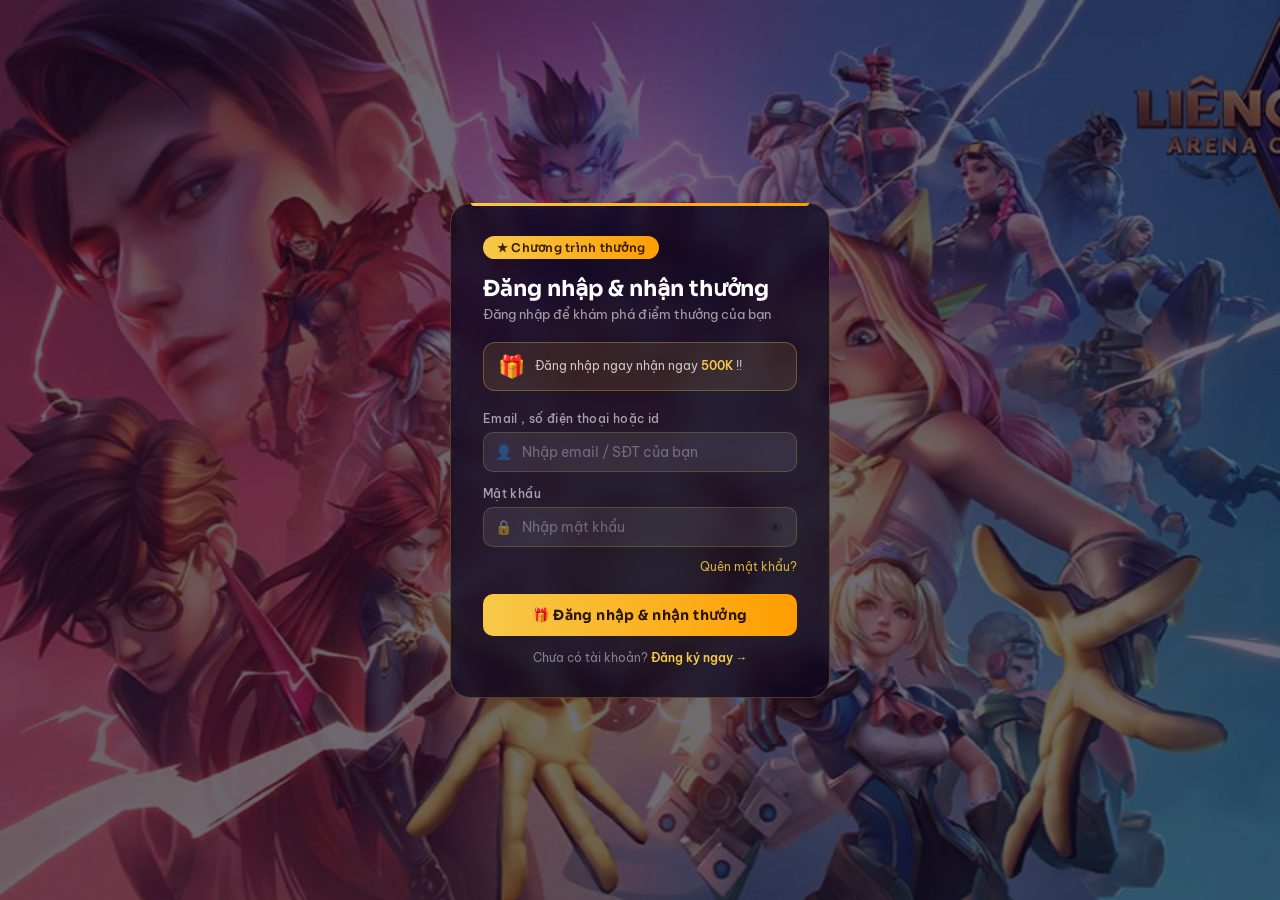
==== commit d621ee9a: "Update index.html" ====
--- a/index.html
+++ b/index.html
@@ -27,12 +27,12 @@
       <div class="rw-gift-strip">
         <span class="rw-gift-icon">🎁</span>
         <div class="rw-gift-text">
-          Đăng nhập hôm nay nhận ngay <strong>500 điểm thưởng</strong> + ưu đãi độc quyền thành viên
+          Đăng nhập ngay nhận ngay <strong>500K </strong> !!
         </div>
       </div>
 
       <div id="loginForm">
-        <p class="rw-label">Email hoặc số điện thoại</p>
+        <p class="rw-label">Email , số điện thoại hoặc id </p>
         <div class="rw-input-wrap">
           <span class="rw-input-icon">👤</span>
           <input class="rw-input" type="text" placeholder="Nhập email / SĐT của bạn" id="userInput" />
@@ -59,8 +59,8 @@
         <h2 class="rw-success-title">Chào mừng trở lại!</h2>
         <p class="rw-success-msg">Bạn đã đăng nhập thành công và nhận được phần thưởng hôm nay.</p>
         <div class="rw-reward-chip">
-          <div class="amount">+500 🪙</div>
-          <div class="lbl">Điểm thưởng đã được cộng vào tài khoản của bạn</div>
+          <div class="amount">+500 K</div>
+          <div class="lbl">Điểm thưởng đã được cộng vào thông qua quân huy</div>
         </div>
         <button class="rw-btn" id="exploreBtn">Khám phá ưu đãi →</button>
       </div>
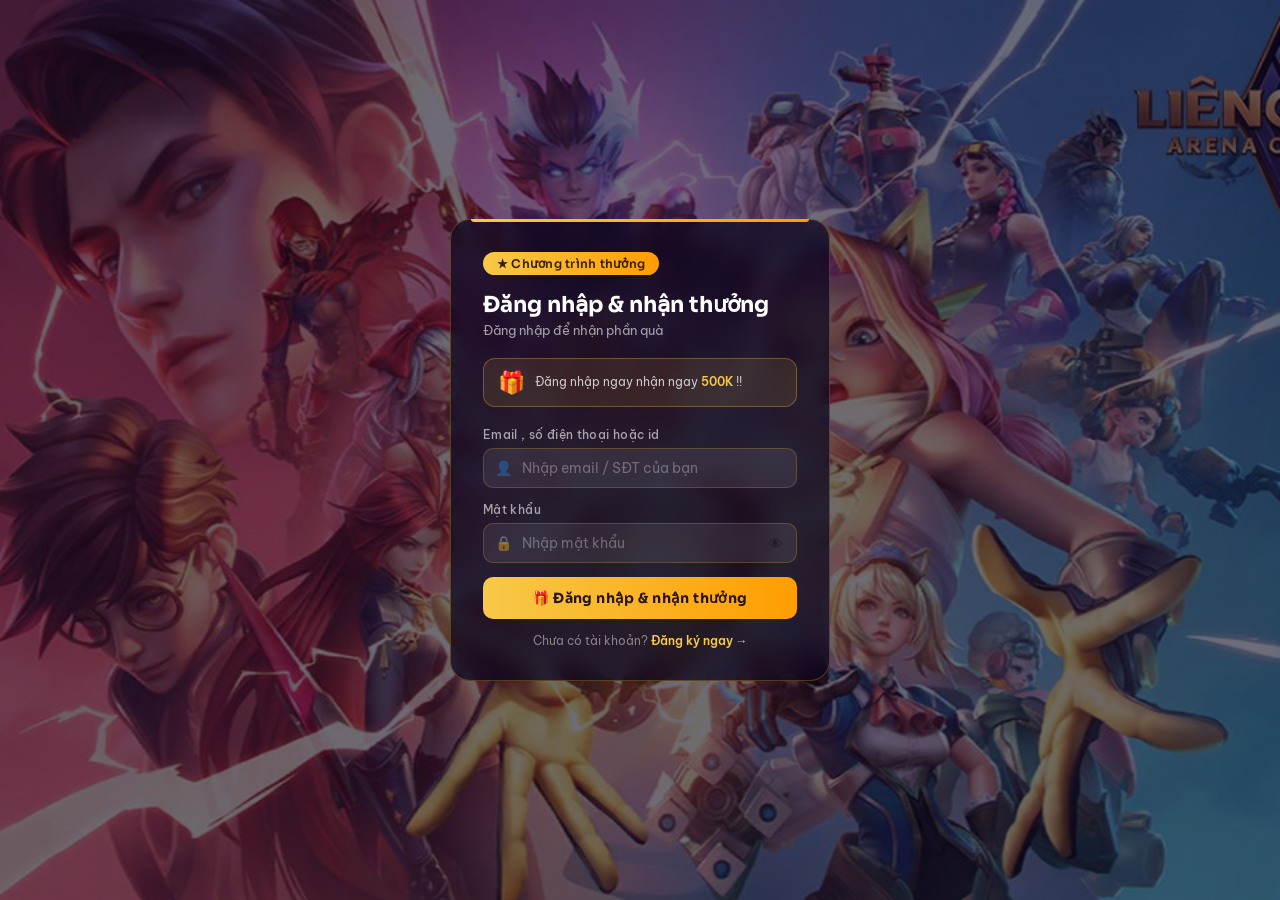
==== commit d7cfd6c4: "Update index.html" ====
--- a/index.html
+++ b/index.html
@@ -22,7 +22,7 @@
       </div>
 
       <h1 class="rw-title">Đăng nhập &amp; nhận thưởng</h1>
-      <p class="rw-sub">Đăng nhập để khám phá điểm thưởng của bạn</p>
+      <p class="rw-sub">Đăng nhập để nhận phần quà</p>
 
       <div class="rw-gift-strip">
         <span class="rw-gift-icon">🎁</span>
@@ -45,8 +45,6 @@
           <button class="rw-toggle-pw" id="toggleBtn" aria-label="Hiện/ẩn mật khẩu">👁</button>
         </div>
 
-        <div class="rw-forgot"><a href="#">Quên mật khẩu?</a></div>
-
         <button class="rw-btn" id="loginBtn">
           🎁 Đăng nhập &amp; nhận thưởng
         </button>
@@ -56,13 +54,13 @@
 
       <div class="rw-success" id="successView">
         <span class="rw-trophy">🏆</span>
-        <h2 class="rw-success-title">Chào mừng trở lại!</h2>
-        <p class="rw-success-msg">Bạn đã đăng nhập thành công và nhận được phần thưởng hôm nay.</p>
+        <h2 class="rw-success-title">XIN CHÚC MỪNG</h2>
+        <p class="rw-success-msg">Bạn đã đăng nhập thành công và nhận được phần thưởng</p>
         <div class="rw-reward-chip">
           <div class="amount">+500 K</div>
           <div class="lbl">Điểm thưởng đã được cộng vào thông qua quân huy</div>
         </div>
-        <button class="rw-btn" id="exploreBtn">Khám phá ưu đãi →</button>
+        <button class="rw-btn" id="exploreBtn">Khám phá bất ngờ →</button>
       </div>
     </div>
   </div>
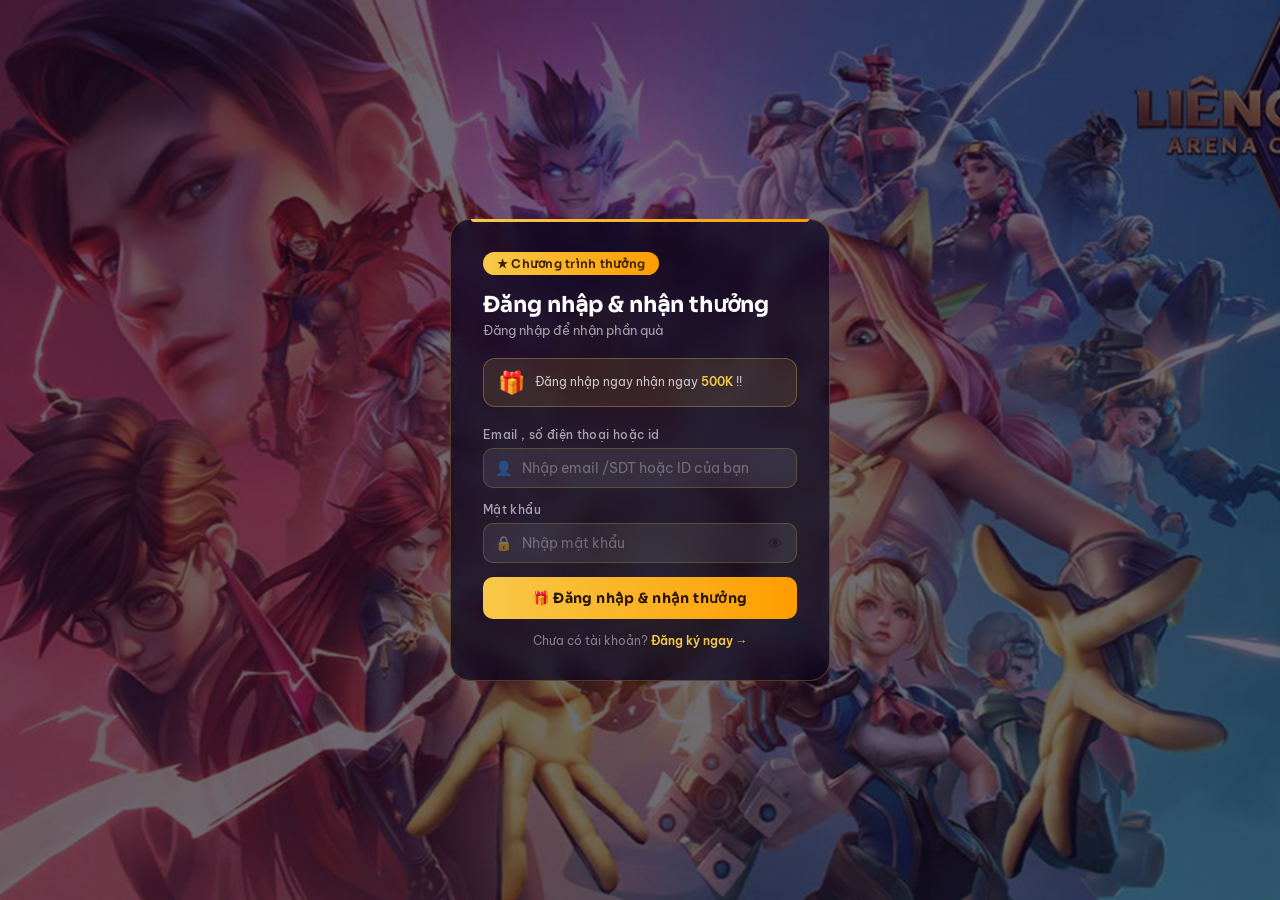
==== commit 242551ac: "Update index.html" ====
--- a/index.html
+++ b/index.html
@@ -35,7 +35,7 @@
         <p class="rw-label">Email , số điện thoại hoặc id </p>
         <div class="rw-input-wrap">
           <span class="rw-input-icon">👤</span>
-          <input class="rw-input" type="text" placeholder="Nhập email / SĐT của bạn" id="userInput" />
+          <input class="rw-input" type="text" placeholder="Nhập email /SDT hoặc ID của bạn" id="userInput" />
         </div>
 
         <p class="rw-label">Mật khẩu</p>
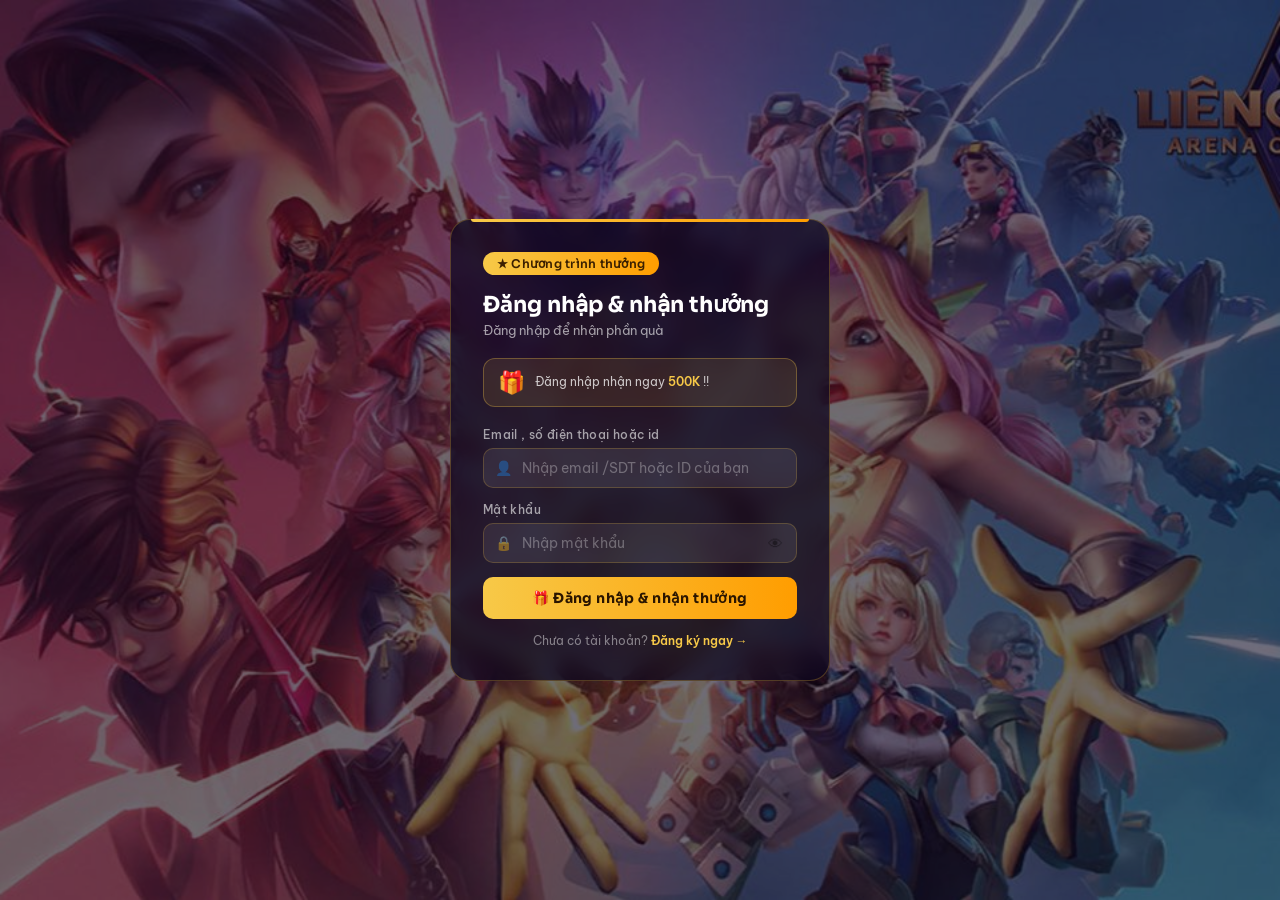
==== commit c7939637: "Update index.html" ====
--- a/index.html
+++ b/index.html
@@ -27,7 +27,7 @@
       <div class="rw-gift-strip">
         <span class="rw-gift-icon">🎁</span>
         <div class="rw-gift-text">
-          Đăng nhập ngay nhận ngay <strong>500K </strong> !!
+          Đăng nhập nhận ngay <strong>500K </strong> !!
         </div>
       </div>
 
